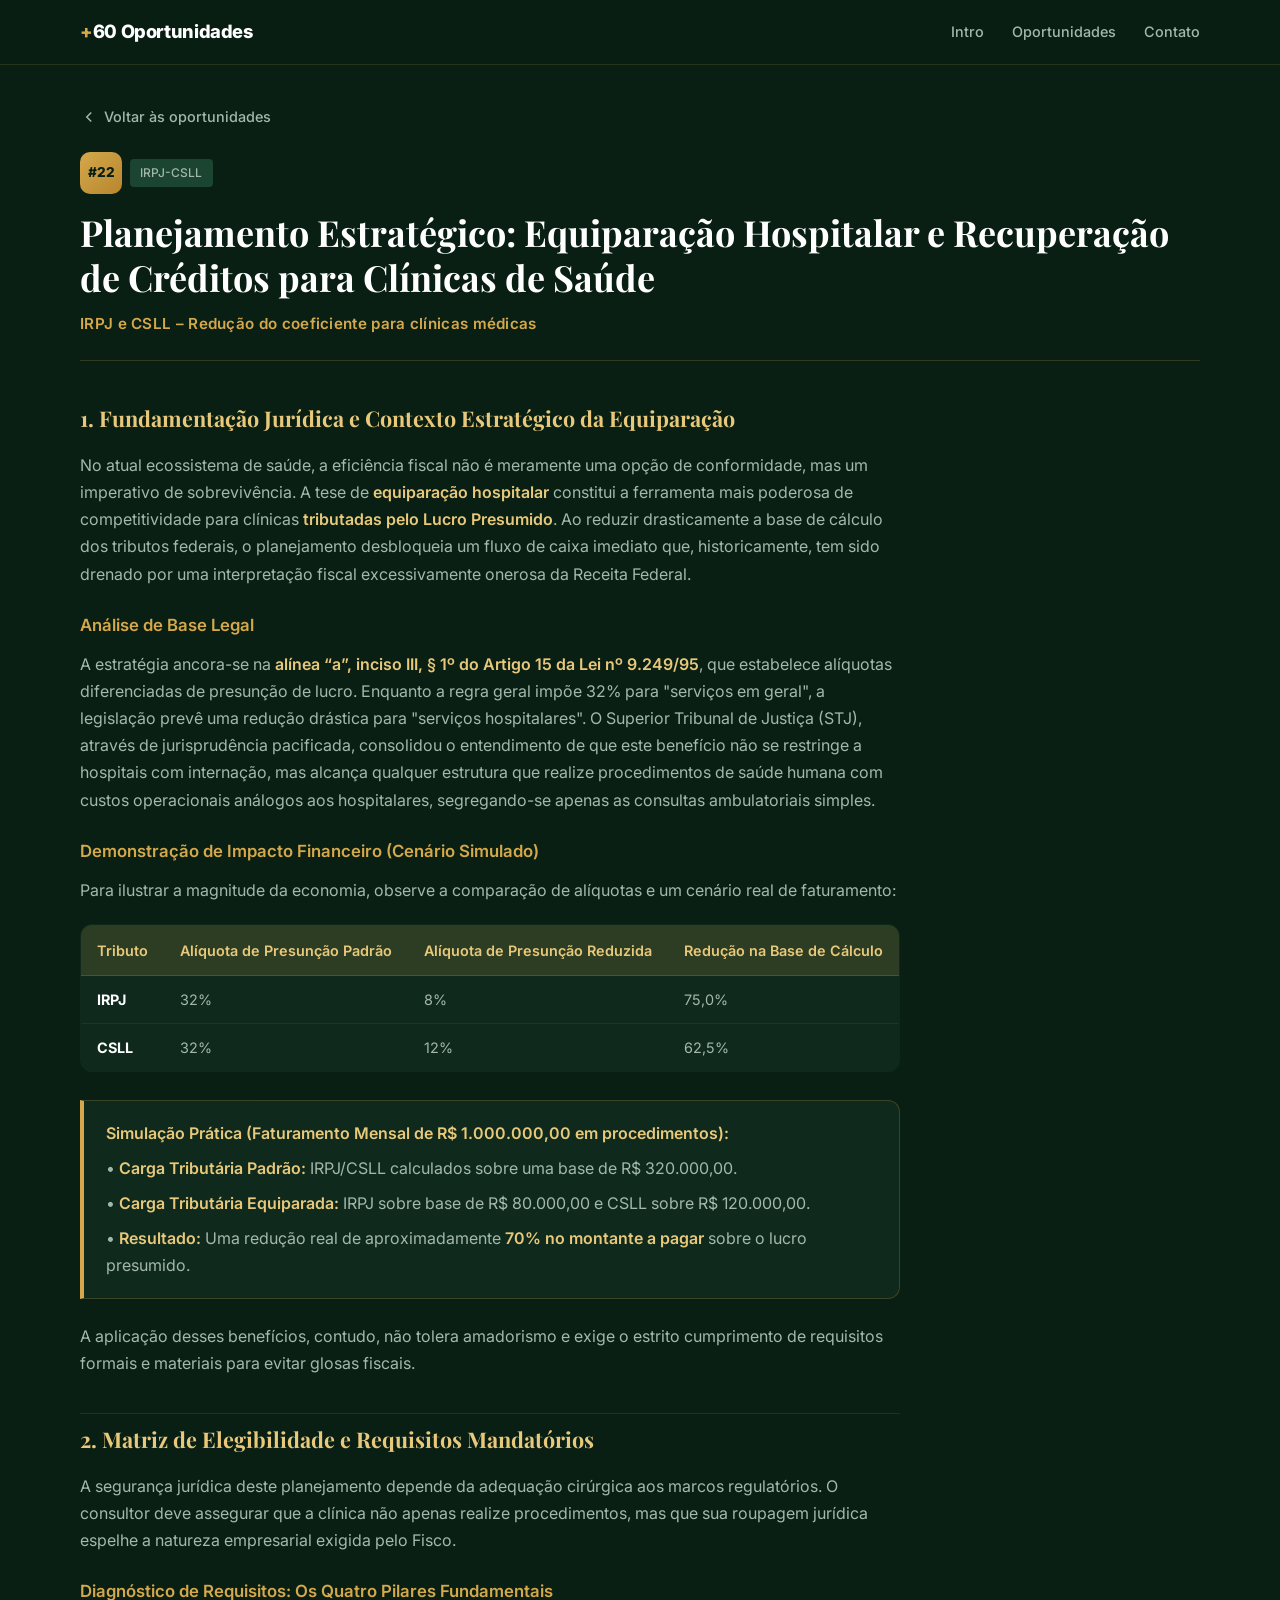
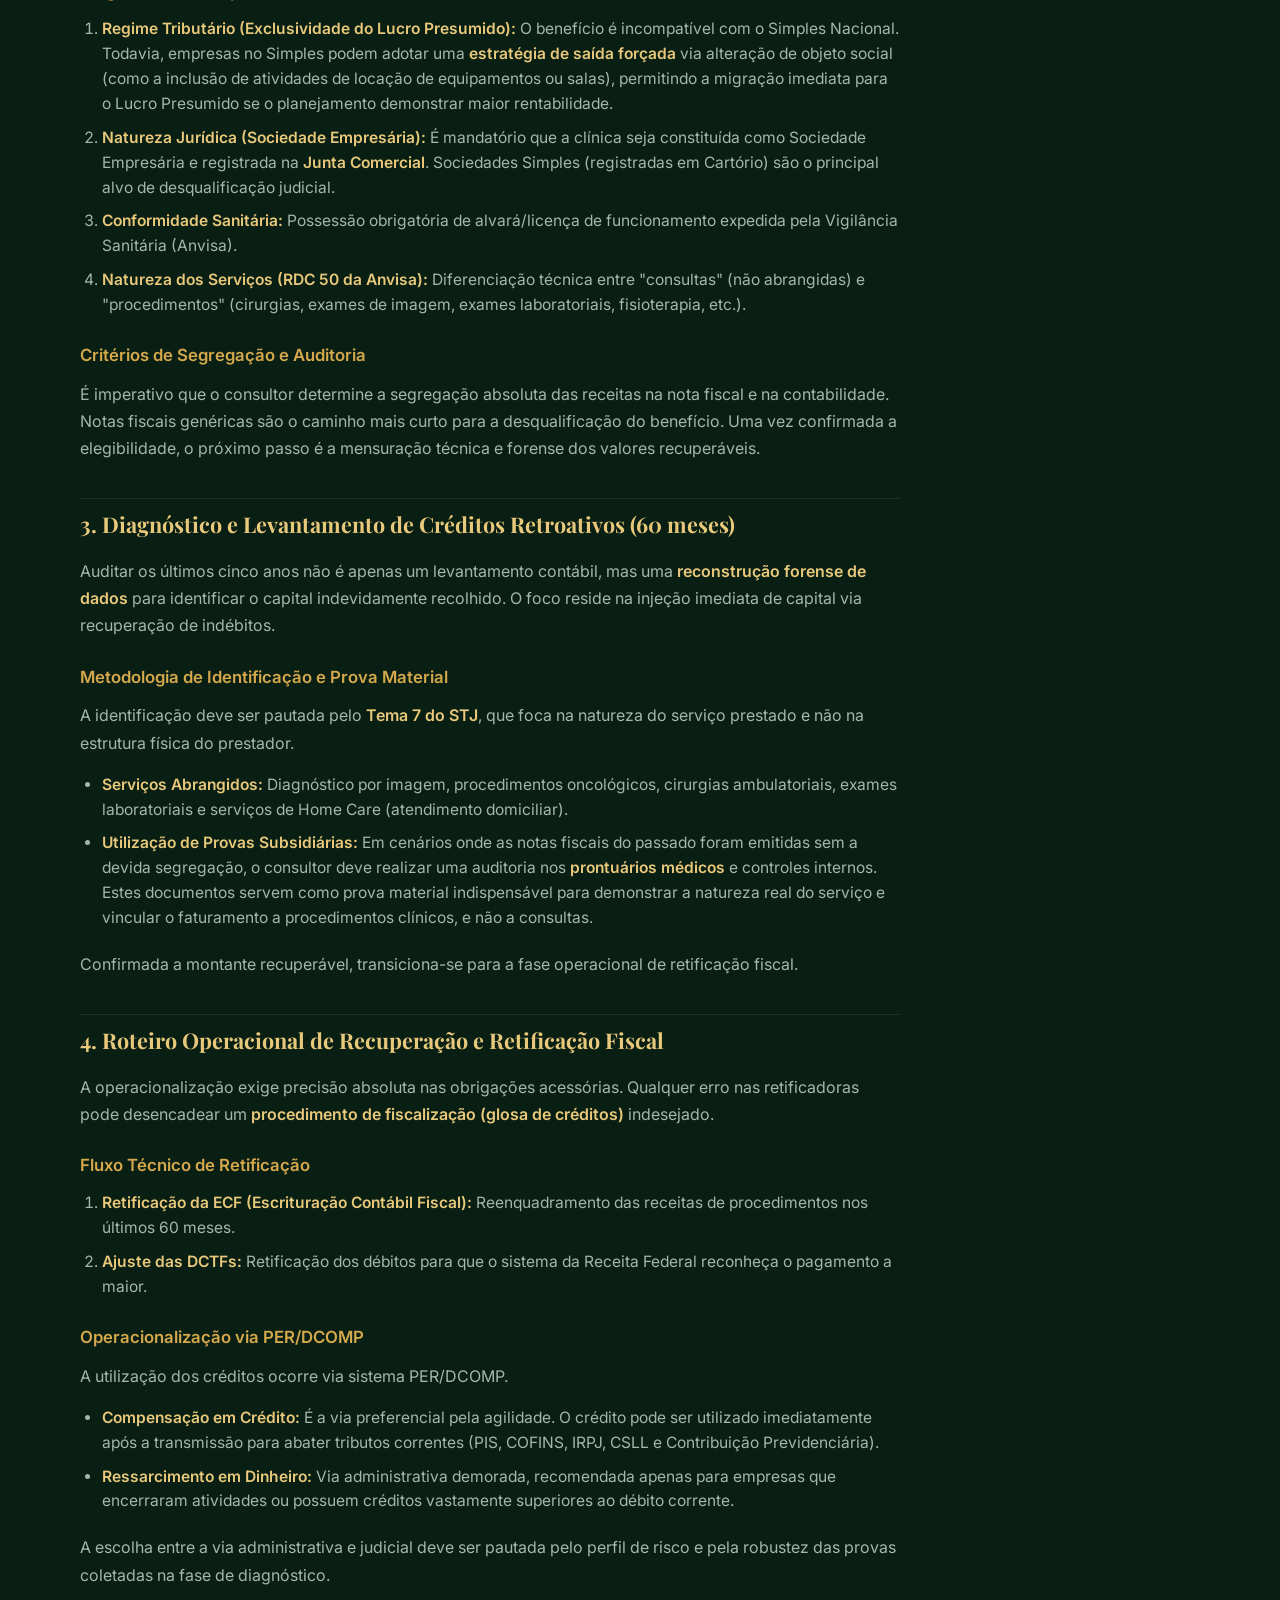
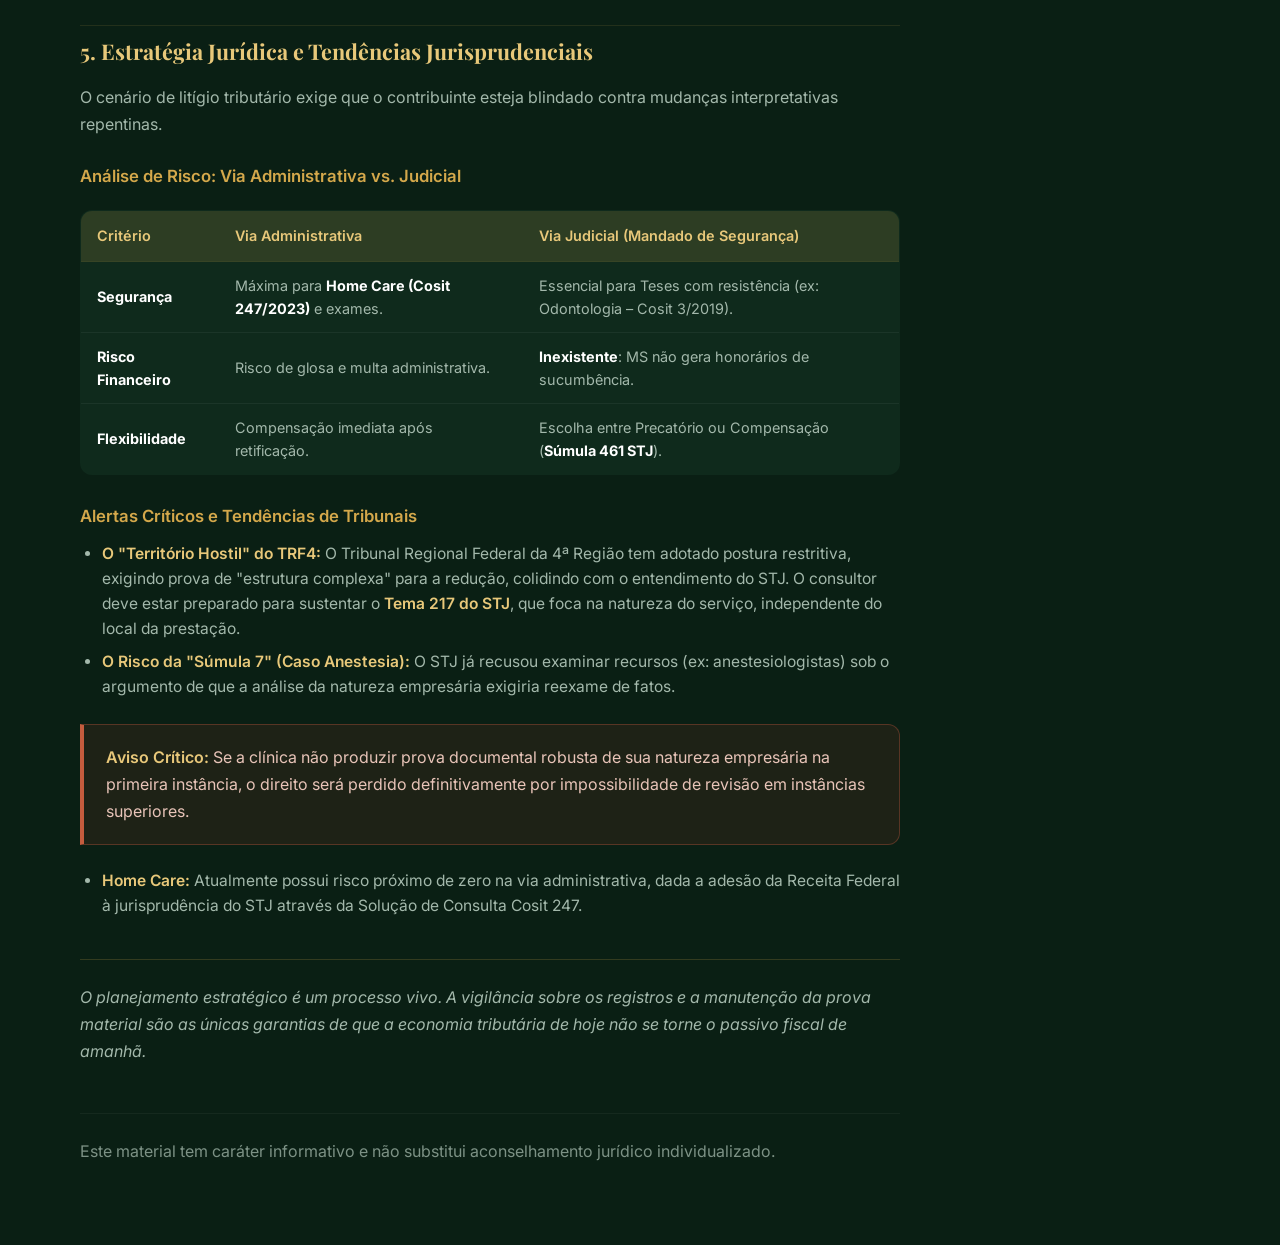
==== oportunidade-22.html @ d68c92b0 "Add files via upload" ====
<!DOCTYPE html>
<html lang="pt-BR">
<head>
  <meta charset="UTF-8" />
  <meta name="viewport" content="width=device-width, initial-scale=1.0" />
  <meta name="description" content="Planejamento Estratégico: Equiparação Hospitalar e Recuperação de Créditos para Clínicas de Saúde" />
  <meta name="robots" content="noindex, nofollow" />
  <title>#22 Equiparação Hospitalar | +60 Oportunidades</title>
  <link rel="preconnect" href="https://fonts.googleapis.com" />
  <link rel="preconnect" href="https://fonts.gstatic.com" crossorigin />
  <link href="https://fonts.googleapis.com/css2?family=Inter:wght@400;500;600;700;800&family=Playfair+Display:wght@700;800&display=swap" rel="stylesheet" />
  <link rel="stylesheet" href="styles.css" />
  <style>
    .detail-page {
      padding: 2.5rem 0 4rem;
      min-height: 100vh;
    }
    .detail-header {
      margin-bottom: 2.5rem;
      padding-bottom: 1.5rem;
      border-bottom: 1px solid rgba(212, 168, 75, 0.2);
    }
    .detail-badge {
      display: inline-flex;
      align-items: center;
      gap: 0.5rem;
      margin-bottom: 1rem;
    }
    .detail-num {
      width: 42px;
      height: 42px;
      background: linear-gradient(135deg, var(--gold), #b8862d);
      color: #0a1f14;
      font-weight: 800;
      font-size: 0.85rem;
      border-radius: 10px;
      display: flex;
      align-items: center;
      justify-content: center;
    }
    .detail-tag {
      font-size: 0.75rem;
      padding: 0.25rem 0.65rem;
      border-radius: 4px;
      background: rgba(45, 106, 79, 0.5);
      color: var(--text-muted);
      font-weight: 500;
    }
    .detail-title {
      font-family: "Playfair Display", Georgia, serif;
      font-size: clamp(1.6rem, 3.5vw, 2.25rem);
      font-weight: 700;
      color: var(--white);
      line-height: 1.25;
      margin-bottom: 0.75rem;
    }
    .detail-subtitle {
      color: var(--gold);
      font-size: 0.95rem;
      font-weight: 600;
      letter-spacing: 0.02em;
    }
    .back-link {
      display: inline-flex;
      align-items: center;
      gap: 0.4rem;
      color: var(--text-muted);
      text-decoration: none;
      font-size: 0.9rem;
      font-weight: 500;
      margin-bottom: 1.5rem;
      transition: color 0.2s ease;
    }
    .back-link:hover {
      color: var(--gold);
    }
    .article {
      max-width: 820px;
    }
    .article h2 {
      font-family: "Playfair Display", Georgia, serif;
      font-size: 1.35rem;
      color: var(--gold-light);
      margin: 2.25rem 0 1rem;
      padding-top: 0.5rem;
      border-top: 1px solid rgba(212, 168, 75, 0.12);
    }
    .article h2:first-of-type {
      border-top: none;
      margin-top: 0;
      padding-top: 0;
    }
    .article h3 {
      font-size: 1.05rem;
      color: var(--gold);
      margin: 1.5rem 0 0.75rem;
      font-weight: 600;
    }
    .article p {
      color: var(--text-muted);
      font-size: 1rem;
      line-height: 1.7;
      margin-bottom: 1rem;
    }
    .article p strong,
    .article li strong {
      color: var(--gold-light);
      font-weight: 600;
    }
    .article ul,
    .article ol {
      margin: 0 0 1.25rem 0;
      padding-left: 1.35rem;
      color: var(--text-muted);
    }
    .article li {
      margin-bottom: 0.55rem;
      line-height: 1.6;
      font-size: 0.975rem;
    }
    .article table {
      width: 100%;
      border-collapse: collapse;
      margin: 1.25rem 0 1.75rem;
      font-size: 0.9rem;
      background: var(--bg-card);
      border-radius: var(--radius);
      overflow: hidden;
      border: 1px solid rgba(212, 168, 75, 0.15);
    }
    .article th {
      background: rgba(212, 168, 75, 0.15);
      color: var(--gold-light);
      font-weight: 600;
      text-align: left;
      padding: 0.85rem 1rem;
      border-bottom: 1px solid rgba(212, 168, 75, 0.2);
    }
    .article td {
      padding: 0.75rem 1rem;
      color: var(--text-muted);
      border-bottom: 1px solid rgba(255, 255, 255, 0.05);
    }
    .article tr:last-child td {
      border-bottom: none;
    }
    .article td strong {
      color: var(--white);
    }
    .highlight-box {
      background: var(--bg-card);
      border: 1px solid rgba(212, 168, 75, 0.22);
      border-left: 4px solid var(--gold);
      border-radius: 0 var(--radius) var(--radius) 0;
      padding: 1.15rem 1.35rem;
      margin: 1.5rem 0;
    }
    .highlight-box p {
      margin-bottom: 0.5rem;
    }
    .highlight-box p:last-child {
      margin-bottom: 0;
    }
    .alert-box {
      background: rgba(180, 60, 40, 0.12);
      border: 1px solid rgba(220, 100, 70, 0.3);
      border-left: 4px solid #c45c3e;
      border-radius: 0 var(--radius) var(--radius) 0;
      padding: 1.15rem 1.35rem;
      margin: 1.5rem 0;
    }
    .alert-box p {
      margin: 0;
      color: #e8c4b8;
    }
    .closing {
      margin-top: 2.5rem;
      padding-top: 1.5rem;
      border-top: 1px solid rgba(212, 168, 75, 0.2);
      font-style: italic;
      color: var(--text-muted);
    }
    .footer-detail {
      margin-top: 3rem;
      padding-top: 1.5rem;
      border-top: 1px solid rgba(255, 255, 255, 0.06);
      font-size: 0.8rem;
      color: var(--text-muted);
      opacity: 0.75;
    }
    @media (max-width: 640px) {
      .article table {
        font-size: 0.8rem;
      }
      .article th,
      .article td {
        padding: 0.6rem 0.65rem;
      }
    }
  </style>
</head>
<body oncontextmenu="return false;" ondragstart="return false;">
  <header class="header">
    <div class="container header-inner">
      <a href="index.html" class="logo">
        <span class="logo-plus">+</span>60 Oportunidades
      </a>
      <nav class="nav">
        <a href="index.html#intro">Intro</a>
        <a href="index.html#oportunidades">Oportunidades</a>
        <a href="index.html#contato">Contato</a>
      </nav>
      <button class="menu-toggle" aria-label="Menu" id="menuToggle">
        <span></span><span></span><span></span>
      </button>
    </div>
  </header>

  <main class="detail-page">
    <div class="container">
      <a href="index.html#oportunidades" class="back-link">
        <svg width="18" height="18" viewBox="0 0 24 24" fill="none" stroke="currentColor" stroke-width="2"><path d="m15 18-6-6 6-6"/></svg>
        Voltar às oportunidades
      </a>

      <header class="detail-header">
        <div class="detail-badge">
          <span class="detail-num">#22</span>
          <span class="detail-tag">IRPJ-CSLL</span>
        </div>
        <h1 class="detail-title">Planejamento Estratégico: Equiparação Hospitalar e Recuperação de Créditos para Clínicas de Saúde</h1>
        <p class="detail-subtitle">IRPJ e CSLL – Redução do coeficiente para clínicas médicas</p>
      </header>

      <article class="article">
        <h2>1. Fundamentação Jurídica e Contexto Estratégico da Equiparação</h2>
        <p>
          No atual ecossistema de saúde, a eficiência fiscal não é meramente uma opção de conformidade, mas um imperativo de sobrevivência. A tese de <strong>equiparação hospitalar</strong> constitui a ferramenta mais poderosa de competitividade para clínicas <strong>tributadas pelo Lucro Presumido</strong>. Ao reduzir drasticamente a base de cálculo dos tributos federais, o planejamento desbloqueia um fluxo de caixa imediato que, historicamente, tem sido drenado por uma interpretação fiscal excessivamente onerosa da Receita Federal.
        </p>

        <h3>Análise de Base Legal</h3>
        <p>
          A estratégia ancora-se na <strong>alínea “a”, inciso III, § 1º do Artigo 15 da Lei nº 9.249/95</strong>, que estabelece alíquotas diferenciadas de presunção de lucro. Enquanto a regra geral impõe 32% para "serviços em geral", a legislação prevê uma redução drástica para "serviços hospitalares". O Superior Tribunal de Justiça (STJ), através de jurisprudência pacificada, consolidou o entendimento de que este benefício não se restringe a hospitais com internação, mas alcança qualquer estrutura que realize procedimentos de saúde humana com custos operacionais análogos aos hospitalares, segregando-se apenas as consultas ambulatoriais simples.
        </p>

        <h3>Demonstração de Impacto Financeiro (Cenário Simulado)</h3>
        <p>Para ilustrar a magnitude da economia, observe a comparação de alíquotas e um cenário real de faturamento:</p>

        <table>
          <thead>
            <tr>
              <th>Tributo</th>
              <th>Alíquota de Presunção Padrão</th>
              <th>Alíquota de Presunção Reduzida</th>
              <th>Redução na Base de Cálculo</th>
            </tr>
          </thead>
          <tbody>
            <tr>
              <td><strong>IRPJ</strong></td>
              <td>32%</td>
              <td>8%</td>
              <td>75,0%</td>
            </tr>
            <tr>
              <td><strong>CSLL</strong></td>
              <td>32%</td>
              <td>12%</td>
              <td>62,5%</td>
            </tr>
          </tbody>
        </table>

        <div class="highlight-box">
          <p><strong>Simulação Prática (Faturamento Mensal de R$ 1.000.000,00 em procedimentos):</strong></p>
          <p>• <strong>Carga Tributária Padrão:</strong> IRPJ/CSLL calculados sobre uma base de R$ 320.000,00.</p>
          <p>• <strong>Carga Tributária Equiparada:</strong> IRPJ sobre base de R$ 80.000,00 e CSLL sobre R$ 120.000,00.</p>
          <p>• <strong>Resultado:</strong> Uma redução real de aproximadamente <strong>70% no montante a pagar</strong> sobre o lucro presumido.</p>
        </div>

        <p>A aplicação desses benefícios, contudo, não tolera amadorismo e exige o estrito cumprimento de requisitos formais e materiais para evitar glosas fiscais.</p>

        <h2>2. Matriz de Elegibilidade e Requisitos Mandatórios</h2>
        <p>
          A segurança jurídica deste planejamento depende da adequação cirúrgica aos marcos regulatórios. O consultor deve assegurar que a clínica não apenas realize procedimentos, mas que sua roupagem jurídica espelhe a natureza empresarial exigida pelo Fisco.
        </p>

        <h3>Diagnóstico de Requisitos: Os Quatro Pilares Fundamentais</h3>
        <ol>
          <li><strong>Regime Tributário (Exclusividade do Lucro Presumido):</strong> O benefício é incompatível com o Simples Nacional. Todavia, empresas no Simples podem adotar uma <strong>estratégia de saída forçada</strong> via alteração de objeto social (como a inclusão de atividades de locação de equipamentos ou salas), permitindo a migração imediata para o Lucro Presumido se o planejamento demonstrar maior rentabilidade.</li>
          <li><strong>Natureza Jurídica (Sociedade Empresária):</strong> É mandatório que a clínica seja constituída como Sociedade Empresária e registrada na <strong>Junta Comercial</strong>. Sociedades Simples (registradas em Cartório) são o principal alvo de desqualificação judicial.</li>
          <li><strong>Conformidade Sanitária:</strong> Possessão obrigatória de alvará/licença de funcionamento expedida pela Vigilância Sanitária (Anvisa).</li>
          <li><strong>Natureza dos Serviços (RDC 50 da Anvisa):</strong> Diferenciação técnica entre "consultas" (não abrangidas) e "procedimentos" (cirurgias, exames de imagem, exames laboratoriais, fisioterapia, etc.).</li>
        </ol>

        <h3>Critérios de Segregação e Auditoria</h3>
        <p>
          É imperativo que o consultor determine a segregação absoluta das receitas na nota fiscal e na contabilidade. Notas fiscais genéricas são o caminho mais curto para a desqualificação do benefício. Uma vez confirmada a elegibilidade, o próximo passo é a mensuração técnica e forense dos valores recuperáveis.
        </p>

        <h2>3. Diagnóstico e Levantamento de Créditos Retroativos (60 meses)</h2>
        <p>
          Auditar os últimos cinco anos não é apenas um levantamento contábil, mas uma <strong>reconstrução forense de dados</strong> para identificar o capital indevidamente recolhido. O foco reside na injeção imediata de capital via recuperação de indébitos.
        </p>

        <h3>Metodologia de Identificação e Prova Material</h3>
        <p>
          A identificação deve ser pautada pelo <strong>Tema 7 do STJ</strong>, que foca na natureza do serviço prestado e não na estrutura física do prestador.
        </p>
        <ul>
          <li><strong>Serviços Abrangidos:</strong> Diagnóstico por imagem, procedimentos oncológicos, cirurgias ambulatoriais, exames laboratoriais e serviços de Home Care (atendimento domiciliar).</li>
          <li><strong>Utilização de Provas Subsidiárias:</strong> Em cenários onde as notas fiscais do passado foram emitidas sem a devida segregação, o consultor deve realizar uma auditoria nos <strong>prontuários médicos</strong> e controles internos. Estes documentos servem como prova material indispensável para demonstrar a natureza real do serviço e vincular o faturamento a procedimentos clínicos, e não a consultas.</li>
        </ul>
        <p>Confirmada a montante recuperável, transiciona-se para a fase operacional de retificação fiscal.</p>

        <h2>4. Roteiro Operacional de Recuperação e Retificação Fiscal</h2>
        <p>
          A operacionalização exige precisão absoluta nas obrigações acessórias. Qualquer erro nas retificadoras pode desencadear um <strong>procedimento de fiscalização (glosa de créditos)</strong> indesejado.
        </p>

        <h3>Fluxo Técnico de Retificação</h3>
        <ol>
          <li><strong>Retificação da ECF (Escrituração Contábil Fiscal):</strong> Reenquadramento das receitas de procedimentos nos últimos 60 meses.</li>
          <li><strong>Ajuste das DCTFs:</strong> Retificação dos débitos para que o sistema da Receita Federal reconheça o pagamento a maior.</li>
        </ol>

        <h3>Operacionalização via PER/DCOMP</h3>
        <p>A utilização dos créditos ocorre via sistema PER/DCOMP.</p>
        <ul>
          <li><strong>Compensação em Crédito:</strong> É a via preferencial pela agilidade. O crédito pode ser utilizado imediatamente após a transmissão para abater tributos correntes (PIS, COFINS, IRPJ, CSLL e Contribuição Previdenciária).</li>
          <li><strong>Ressarcimento em Dinheiro:</strong> Via administrativa demorada, recomendada apenas para empresas que encerraram atividades ou possuem créditos vastamente superiores ao débito corrente.</li>
        </ul>
        <p>A escolha entre a via administrativa e judicial deve ser pautada pelo perfil de risco e pela robustez das provas coletadas na fase de diagnóstico.</p>

        <h2>5. Estratégia Jurídica e Tendências Jurisprudenciais</h2>
        <p>
          O cenário de litígio tributário exige que o contribuinte esteja blindado contra mudanças interpretativas repentinas.
        </p>

        <h3>Análise de Risco: Via Administrativa vs. Judicial</h3>
        <table>
          <thead>
            <tr>
              <th>Critério</th>
              <th>Via Administrativa</th>
              <th>Via Judicial (Mandado de Segurança)</th>
            </tr>
          </thead>
          <tbody>
            <tr>
              <td><strong>Segurança</strong></td>
              <td>Máxima para <strong>Home Care (Cosit 247/2023)</strong> e exames.</td>
              <td>Essencial para Teses com resistência (ex: Odontologia – Cosit 3/2019).</td>
            </tr>
            <tr>
              <td><strong>Risco Financeiro</strong></td>
              <td>Risco de glosa e multa administrativa.</td>
              <td><strong>Inexistente</strong>: MS não gera honorários de sucumbência.</td>
            </tr>
            <tr>
              <td><strong>Flexibilidade</strong></td>
              <td>Compensação imediata após retificação.</td>
              <td>Escolha entre Precatório ou Compensação (<strong>Súmula 461 STJ</strong>).</td>
            </tr>
          </tbody>
        </table>

        <h3>Alertas Críticos e Tendências de Tribunais</h3>
        <ul>
          <li><strong>O "Território Hostil" do TRF4:</strong> O Tribunal Regional Federal da 4ª Região tem adotado postura restritiva, exigindo prova de "estrutura complexa" para a redução, colidindo com o entendimento do STJ. O consultor deve estar preparado para sustentar o <strong>Tema 217 do STJ</strong>, que foca na natureza do serviço, independente do local da prestação.</li>
          <li><strong>O Risco da "Súmula 7" (Caso Anestesia):</strong> O STJ já recusou examinar recursos (ex: anestesiologistas) sob o argumento de que a análise da natureza empresária exigiria reexame de fatos.</li>
        </ul>

        <div class="alert-box">
          <p><strong>Aviso Crítico:</strong> Se a clínica não produzir prova documental robusta de sua natureza empresária na primeira instância, o direito será perdido definitivamente por impossibilidade de revisão em instâncias superiores.</p>
        </div>

        <ul>
          <li><strong>Home Care:</strong> Atualmente possui risco próximo de zero na via administrativa, dada a adesão da Receita Federal à jurisprudência do STJ através da Solução de Consulta Cosit 247.</li>
        </ul>

        <p class="closing">
          O planejamento estratégico é um processo vivo. A vigilância sobre os registros e a manutenção da prova material são as únicas garantias de que a economia tributária de hoje não se torne o passivo fiscal de amanhã.
        </p>

        <p class="footer-detail">
          Este material tem caráter informativo e não substitui aconselhamento jurídico individualizado.
        </p>
      </article>
    </div>
  </main>

  <script>
    (function () {
      document.addEventListener("contextmenu", function (e) { e.preventDefault(); }, false);
      document.addEventListener("keydown", function (e) {
        if (e.key === "F12") { e.preventDefault(); return false; }
        if (e.ctrlKey && e.shiftKey && (e.key === "I" || e.key === "J" || e.key === "C")) { e.preventDefault(); return false; }
        if (e.ctrlKey && (e.key === "u" || e.key === "U" || e.key === "s" || e.key === "S")) { e.preventDefault(); return false; }
      }, false);
      var menuToggle = document.getElementById("menuToggle");
      var nav = document.querySelector(".nav");
      if (menuToggle && nav) {
        menuToggle.addEventListener("click", function () { nav.classList.toggle("open"); });
      }
    })();
  </script>
</body>
</html>
---- styles.css ----
:root {
  --bg-dark: #0a1f14;
  --bg-card: #0f2a1c;
  --bg-card-hover: #143524;
  --green: #1a4d2e;
  --green-light: #2d6a4f;
  --gold: #d4a84b;
  --gold-light: #e8c87a;
  --text: #e8f0eb;
  --text-muted: #a3b8ab;
  --white: #ffffff;
  --radius: 12px;
  --shadow: 0 8px 32px rgba(0, 0, 0, 0.35);
  --transition: 0.25s ease;
}

*,
*::before,
*::after {
  box-sizing: border-box;
  margin: 0;
  padding: 0;
}

html {
  scroll-behavior: smooth;
}

body {
  font-family: "Inter", system-ui, sans-serif;
  background: var(--bg-dark);
  color: var(--text);
  line-height: 1.6;
  min-height: 100vh;
}

/* Conteúdo visível permanece selecionável e copiável */
.intro-text,
.card-title,
.card-body,
.card-section,
.section-subtitle,
.cta p,
.cta h2,
.footer-note {
  -webkit-user-select: text;
  user-select: text;
}

/* Elementos de interface: sem seleção (não afeta o texto dos cards) */
.header,
.logo,
.nav,
.menu-toggle,
.hero-author,
.btn,
.chip,
.search-box,
.card-num,
.card-tags,
.card-chevron,
.stat-label {
  -webkit-user-select: none;
  user-select: none;
}

.container {
  width: min(1120px, 92%);
  margin-inline: auto;
}

.header {
  position: sticky;
  top: 0;
  z-index: 100;
  background: rgba(10, 31, 20, 0.92);
  backdrop-filter: blur(12px);
  border-bottom: 1px solid rgba(212, 168, 75, 0.15);
}

.header-inner {
  display: flex;
  align-items: center;
  justify-content: space-between;
  height: 64px;
}

.logo {
  font-weight: 800;
  font-size: 1.15rem;
  color: var(--white);
  text-decoration: none;
  letter-spacing: -0.02em;
}

.logo-plus {
  color: var(--gold);
}

.nav {
  display: flex;
  gap: 1.75rem;
}

.nav a {
  color: var(--text-muted);
  text-decoration: none;
  font-size: 0.9rem;
  font-weight: 500;
  transition: color var(--transition);
}

.nav a:hover {
  color: var(--gold);
}

.menu-toggle {
  display: none;
  flex-direction: column;
  gap: 5px;
  background: none;
  border: none;
  cursor: pointer;
  padding: 4px;
}

.menu-toggle span {
  display: block;
  width: 22px;
  height: 2px;
  background: var(--text);
  border-radius: 1px;
}

.hero {
  position: relative;
  min-height: 78vh;
  display: flex;
  align-items: center;
  justify-content: center;
  text-align: center;
  overflow: hidden;
  padding: 4rem 0;
}

.hero-bg {
  position: absolute;
  inset: 0;
  background:
    radial-gradient(ellipse 80% 60% at 50% 20%, rgba(45, 106, 79, 0.45), transparent),
    linear-gradient(180deg, #0d2818 0%, var(--bg-dark) 100%);
  z-index: 0;
}

.hero-bg::after {
  content: "";
  position: absolute;
  inset: 0;
  background: repeating-linear-gradient(
    90deg,
    transparent,
    transparent 40px,
    rgba(212, 168, 75, 0.03) 40px,
    rgba(212, 168, 75, 0.03) 41px
  );
  opacity: 0.6;
}

.hero-content {
  position: relative;
  z-index: 1;
}

.hero-author {
  font-size: 0.8rem;
  letter-spacing: 0.25em;
  color: var(--gold);
  font-weight: 600;
  margin-bottom: 1.5rem;
}

.hero-title {
  font-family: "Playfair Display", Georgia, serif;
  font-size: clamp(3.5rem, 12vw, 7rem);
  font-weight: 800;
  line-height: 0.95;
  color: var(--gold-light);
  margin-bottom: 0.25rem;
}

.hero-plus {
  color: var(--gold);
}

.hero-subtitle {
  display: block;
  font-size: clamp(1.8rem, 5vw, 3.2rem);
  color: var(--white);
  letter-spacing: 0.04em;
  margin-top: 0.35rem;
}

.hero-desc {
  font-size: clamp(0.95rem, 2vw, 1.15rem);
  color: var(--text-muted);
  letter-spacing: 0.12em;
  text-transform: uppercase;
  margin: 1.25rem 0 2rem;
  font-weight: 500;
}

.btn {
  display: inline-flex;
  align-items: center;
  justify-content: center;
  padding: 0.85rem 1.75rem;
  border-radius: 8px;
  font-weight: 600;
  font-size: 0.95rem;
  text-decoration: none;
  transition: all var(--transition);
  border: 2px solid transparent;
  cursor: pointer;
}

.btn-primary {
  background: var(--gold);
  color: #0a1f14;
}

.btn-primary:hover {
  background: var(--gold-light);
  transform: translateY(-2px);
  box-shadow: 0 8px 24px rgba(212, 168, 75, 0.35);
}

.section {
  padding: 4.5rem 0;
}

.section-title {
  font-family: "Playfair Display", Georgia, serif;
  font-size: clamp(2rem, 4vw, 2.75rem);
  font-weight: 700;
  color: var(--white);
  margin-bottom: 0.75rem;
}

.section-subtitle {
  color: var(--text-muted);
  margin-bottom: 2rem;
  max-width: 560px;
}

.intro {
  background: linear-gradient(180deg, var(--bg-dark), #0c2218);
}

.intro-grid {
  display: grid;
  grid-template-columns: 1.4fr 1fr;
  gap: 3rem;
  align-items: start;
}

.intro-text p {
  margin-bottom: 1.15rem;
  color: var(--text-muted);
  font-size: 1.05rem;
}

.intro-text strong {
  color: var(--gold-light);
}

.intro-stats {
  display: flex;
  flex-direction: column;
  gap: 1rem;
}

.stat-card {
  background: var(--bg-card);
  border: 1px solid rgba(212, 168, 75, 0.18);
  border-radius: var(--radius);
  padding: 1.35rem 1.5rem;
  display: flex;
  flex-direction: column;
  gap: 0.25rem;
}

.stat-number {
  font-size: 1.75rem;
  font-weight: 800;
  color: var(--gold);
}

.stat-label {
  font-size: 0.875rem;
  color: var(--text-muted);
}

.controls {
  margin-bottom: 2rem;
}

.search-box {
  display: flex;
  align-items: center;
  gap: 0.75rem;
  background: var(--bg-card);
  border: 1px solid rgba(212, 168, 75, 0.2);
  border-radius: 10px;
  padding: 0.75rem 1.1rem;
  margin-bottom: 1.15rem;
  transition: border-color var(--transition);
}

.search-box:focus-within {
  border-color: var(--gold);
}

.search-box svg {
  color: var(--text-muted);
  flex-shrink: 0;
}

.search-box input {
  flex: 1;
  background: none;
  border: none;
  outline: none;
  color: var(--text);
  font-size: 1rem;
  font-family: inherit;
  -webkit-user-select: text;
  user-select: text;
}

.search-box input::placeholder {
  color: var(--text-muted);
}

.filter-chips {
  display: flex;
  flex-wrap: wrap;
  gap: 0.5rem;
}

.chip {
  background: var(--bg-card);
  border: 1px solid rgba(212, 168, 75, 0.2);
  color: var(--text-muted);
  padding: 0.4rem 0.9rem;
  border-radius: 999px;
  font-size: 0.8rem;
  font-weight: 500;
  cursor: pointer;
  transition: all var(--transition);
  font-family: inherit;
}

.chip:hover {
  border-color: var(--gold);
  color: var(--gold);
}

.chip.active {
  background: rgba(212, 168, 75, 0.18);
  border-color: var(--gold);
  color: var(--gold-light);
}

.cards-grid {
  display: grid;
  grid-template-columns: repeat(auto-fill, minmax(320px, 1fr));
  gap: 1.15rem;
}

.card {
  background: var(--bg-card);
  border: 1px solid rgba(212, 168, 75, 0.12);
  border-radius: var(--radius);
  overflow: hidden;
  transition: all var(--transition);
  cursor: pointer;
}

.card:hover {
  border-color: rgba(212, 168, 75, 0.35);
  background: var(--bg-card-hover);
  transform: translateY(-3px);
  box-shadow: var(--shadow);
}

.card.open {
  border-color: var(--gold);
  box-shadow: 0 0 0 1px var(--gold);
}

.card-header {
  padding: 1.25rem 1.35rem;
  display: flex;
  gap: 1rem;
  align-items: flex-start;
}

.card-num {
  flex-shrink: 0;
  width: 42px;
  height: 42px;
  background: linear-gradient(135deg, var(--gold), #b8862d);
  color: #0a1f14;
  font-weight: 800;
  font-size: 0.85rem;
  border-radius: 10px;
  display: flex;
  align-items: center;
  justify-content: center;
}

.card-title-wrap {
  flex: 1;
  min-width: 0;
}

.card-title {
  font-size: 1rem;
  font-weight: 600;
  color: var(--white);
  line-height: 1.35;
  margin-bottom: 0.35rem;
}

.card-tags {
  display: flex;
  flex-wrap: wrap;
  gap: 0.35rem;
}

.tag {
  font-size: 0.7rem;
  padding: 0.15rem 0.5rem;
  border-radius: 4px;
  background: rgba(45, 106, 79, 0.5);
  color: var(--text-muted);
  font-weight: 500;
}

.card-chevron {
  flex-shrink: 0;
  color: var(--text-muted);
  transition: transform var(--transition);
  margin-top: 0.35rem;
}

.card.open .card-chevron {
  transform: rotate(180deg);
  color: var(--gold);
}

.card-body {
  max-height: 0;
  overflow: hidden;
  transition: max-height 0.4s ease;
}

.card.open .card-body {
  max-height: 1200px;
}

.card-body-inner {
  padding: 0 1.35rem 1.4rem;
  border-top: 1px solid rgba(212, 168, 75, 0.1);
  padding-top: 1.1rem;
}

.card-section {
  margin-bottom: 1.1rem;
}

.card-section:last-child {
  margin-bottom: 0;
}

.card-section h4 {
  font-size: 0.75rem;
  text-transform: uppercase;
  letter-spacing: 0.08em;
  color: var(--gold);
  margin-bottom: 0.45rem;
  font-weight: 600;
}

.card-section ul {
  list-style: none;
  padding: 0;
}

.card-section li {
  position: relative;
  padding-left: 1.1rem;
  margin-bottom: 0.4rem;
  font-size: 0.9rem;
  color: var(--text-muted);
  line-height: 1.5;
}

.card-section li::before {
  content: "";
  position: absolute;
  left: 0;
  top: 0.55em;
  width: 5px;
  height: 5px;
  border-radius: 50%;
  background: var(--gold);
}

.card-section p {
  font-size: 0.9rem;
  color: var(--text-muted);
  line-height: 1.55;
}

.no-results {
  text-align: center;
  color: var(--text-muted);
  padding: 3rem 0;
  font-size: 1.05rem;
}

.cta {
  background: linear-gradient(135deg, #143524 0%, #0f2a1c 100%);
  border-top: 1px solid rgba(212, 168, 75, 0.15);
  border-bottom: 1px solid rgba(212, 168, 75, 0.15);
}

.cta-inner {
  text-align: center;
  max-width: 560px;
}

.cta h2 {
  font-family: "Playfair Display", Georgia, serif;
  font-size: clamp(1.5rem, 3vw, 2rem);
  color: var(--white);
  margin-bottom: 0.75rem;
}

.cta p {
  color: var(--text-muted);
}

.footer {
  padding: 3rem 0 2rem;
  background: #071510;
}

.footer-inner {
  display: flex;
  flex-wrap: wrap;
  gap: 1.5rem 2.5rem;
  align-items: flex-start;
  justify-content: space-between;
}

.footer-brand {
  font-weight: 800;
  font-size: 1.1rem;
  color: var(--white);
}

.footer-brand p {
  font-weight: 400;
  font-size: 0.85rem;
  color: var(--text-muted);
  margin-top: 0.25rem;
}

.footer-note {
  width: 100%;
  font-size: 0.75rem;
  color: var(--text-muted);
  opacity: 0.7;
  margin-top: 0.5rem;
  border-top: 1px solid rgba(255, 255, 255, 0.06);
  padding-top: 1.25rem;
}

@media (max-width: 768px) {
  .nav {
    display: none;
    position: absolute;
    top: 64px;
    left: 0;
    right: 0;
    background: rgba(10, 31, 20, 0.98);
    flex-direction: column;
    padding: 1rem 1.5rem 1.5rem;
    gap: 0.75rem;
    border-bottom: 1px solid rgba(212, 168, 75, 0.15);
  }

  .nav.open {
    display: flex;
  }

  .menu-toggle {
    display: flex;
  }

  .intro-grid {
    grid-template-columns: 1fr;
    gap: 2rem;
  }

  .cards-grid {
    grid-template-columns: 1fr;
  }

  .hero {
    min-height: 70vh;
    padding: 3rem 0;
  }
}

@media (max-width: 480px) {
  .card-header {
    padding: 1.1rem;
  }

  .card-body-inner {
    padding: 0 1.1rem 1.2rem;
    padding-top: 1rem;
  }
}


/* CTA detalhe (ex.: oportunidade #22) */
.card-detail-cta {
  margin-top: 0.35rem;
  padding-top: 0.85rem;
  border-top: 1px solid rgba(212, 168, 75, 0.15);
}

.btn-detail {
  display: inline-flex;
  align-items: center;
  gap: 0.4rem;
  background: linear-gradient(135deg, var(--gold), #b8862d);
  color: #0a1f14;
  font-weight: 700;
  font-size: 0.875rem;
  padding: 0.65rem 1.15rem;
  border-radius: 8px;
  text-decoration: none;
  transition: all 0.25s ease;
  border: none;
  cursor: pointer;
  font-family: inherit;
}

.btn-detail:hover {
  background: var(--gold-light);
  transform: translateY(-1px);
  box-shadow: 0 6px 18px rgba(212, 168, 75, 0.35);
}
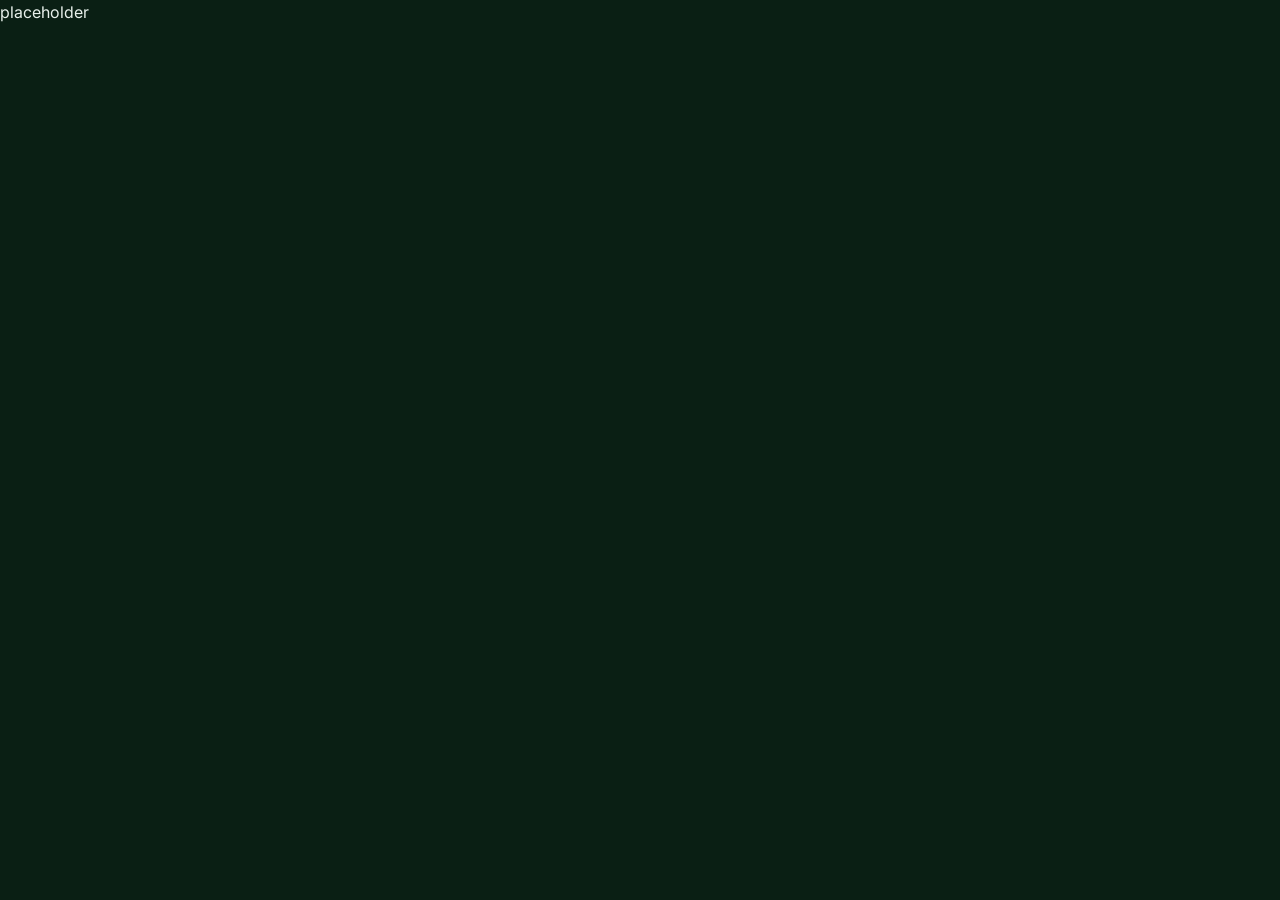
==== commit d42844fc: "Atualiza oportunidade #22: texto de equiparação hospitalar (Cosit 3.046/2026, simulação R$ 200 mil)" ====
--- a/oportunidade-22.html
+++ b/oportunidade-22.html
@@ -3,407 +3,15 @@
 <head>
   <meta charset="UTF-8" />
   <meta name="viewport" content="width=device-width, initial-scale=1.0" />
-  <meta name="description" content="Planejamento Estratégico: Equiparação Hospitalar e Recuperação de Créditos para Clínicas de Saúde" />
+  <meta name="description" content="Planejamento Estratégico: Equiparação Hospitalar e Redução de IRPJ/CSLL para Clínicas e Serviços de Saúde" />
   <meta name="robots" content="noindex, nofollow" />
   <title>#22 Equiparação Hospitalar | +60 Oportunidades</title>
   <link rel="preconnect" href="https://fonts.googleapis.com" />
   <link rel="preconnect" href="https://fonts.gstatic.com" crossorigin />
   <link href="https://fonts.googleapis.com/css2?family=Inter:wght@400;500;600;700;800&family=Playfair+Display:wght@700;800&display=swap" rel="stylesheet" />
   <link rel="stylesheet" href="styles.css" />
-  <style>
-    .detail-page {
-      padding: 2.5rem 0 4rem;
-      min-height: 100vh;
-    }
-    .detail-header {
-      margin-bottom: 2.5rem;
-      padding-bottom: 1.5rem;
-      border-bottom: 1px solid rgba(212, 168, 75, 0.2);
-    }
-    .detail-badge {
-      display: inline-flex;
-      align-items: center;
-      gap: 0.5rem;
-      margin-bottom: 1rem;
-    }
-    .detail-num {
-      width: 42px;
-      height: 42px;
-      background: linear-gradient(135deg, var(--gold), #b8862d);
-      color: #0a1f14;
-      font-weight: 800;
-      font-size: 0.85rem;
-      border-radius: 10px;
-      display: flex;
-      align-items: center;
-      justify-content: center;
-    }
-    .detail-tag {
-      font-size: 0.75rem;
-      padding: 0.25rem 0.65rem;
-      border-radius: 4px;
-      background: rgba(45, 106, 79, 0.5);
-      color: var(--text-muted);
-      font-weight: 500;
-    }
-    .detail-title {
-      font-family: "Playfair Display", Georgia, serif;
-      font-size: clamp(1.6rem, 3.5vw, 2.25rem);
-      font-weight: 700;
-      color: var(--white);
-      line-height: 1.25;
-      margin-bottom: 0.75rem;
-    }
-    .detail-subtitle {
-      color: var(--gold);
-      font-size: 0.95rem;
-      font-weight: 600;
-      letter-spacing: 0.02em;
-    }
-    .back-link {
-      display: inline-flex;
-      align-items: center;
-      gap: 0.4rem;
-      color: var(--text-muted);
-      text-decoration: none;
-      font-size: 0.9rem;
-      font-weight: 500;
-      margin-bottom: 1.5rem;
-      transition: color 0.2s ease;
-    }
-    .back-link:hover {
-      color: var(--gold);
-    }
-    .article {
-      max-width: 820px;
-    }
-    .article h2 {
-      font-family: "Playfair Display", Georgia, serif;
-      font-size: 1.35rem;
-      color: var(--gold-light);
-      margin: 2.25rem 0 1rem;
-      padding-top: 0.5rem;
-      border-top: 1px solid rgba(212, 168, 75, 0.12);
-    }
-    .article h2:first-of-type {
-      border-top: none;
-      margin-top: 0;
-      padding-top: 0;
-    }
-    .article h3 {
-      font-size: 1.05rem;
-      color: var(--gold);
-      margin: 1.5rem 0 0.75rem;
-      font-weight: 600;
-    }
-    .article p {
-      color: var(--text-muted);
-      font-size: 1rem;
-      line-height: 1.7;
-      margin-bottom: 1rem;
-    }
-    .article p strong,
-    .article li strong {
-      color: var(--gold-light);
-      font-weight: 600;
-    }
-    .article ul,
-    .article ol {
-      margin: 0 0 1.25rem 0;
-      padding-left: 1.35rem;
-      color: var(--text-muted);
-    }
-    .article li {
-      margin-bottom: 0.55rem;
-      line-height: 1.6;
-      font-size: 0.975rem;
-    }
-    .article table {
-      width: 100%;
-      border-collapse: collapse;
-      margin: 1.25rem 0 1.75rem;
-      font-size: 0.9rem;
-      background: var(--bg-card);
-      border-radius: var(--radius);
-      overflow: hidden;
-      border: 1px solid rgba(212, 168, 75, 0.15);
-    }
-    .article th {
-      background: rgba(212, 168, 75, 0.15);
-      color: var(--gold-light);
-      font-weight: 600;
-      text-align: left;
-      padding: 0.85rem 1rem;
-      border-bottom: 1px solid rgba(212, 168, 75, 0.2);
-    }
-    .article td {
-      padding: 0.75rem 1rem;
-      color: var(--text-muted);
-      border-bottom: 1px solid rgba(255, 255, 255, 0.05);
-    }
-    .article tr:last-child td {
-      border-bottom: none;
-    }
-    .article td strong {
-      color: var(--white);
-    }
-    .highlight-box {
-      background: var(--bg-card);
-      border: 1px solid rgba(212, 168, 75, 0.22);
-      border-left: 4px solid var(--gold);
-      border-radius: 0 var(--radius) var(--radius) 0;
-      padding: 1.15rem 1.35rem;
-      margin: 1.5rem 0;
-    }
-    .highlight-box p {
-      margin-bottom: 0.5rem;
-    }
-    .highlight-box p:last-child {
-      margin-bottom: 0;
-    }
-    .alert-box {
-      background: rgba(180, 60, 40, 0.12);
-      border: 1px solid rgba(220, 100, 70, 0.3);
-      border-left: 4px solid #c45c3e;
-      border-radius: 0 var(--radius) var(--radius) 0;
-      padding: 1.15rem 1.35rem;
-      margin: 1.5rem 0;
-    }
-    .alert-box p {
-      margin: 0;
-      color: #e8c4b8;
-    }
-    .closing {
-      margin-top: 2.5rem;
-      padding-top: 1.5rem;
-      border-top: 1px solid rgba(212, 168, 75, 0.2);
-      font-style: italic;
-      color: var(--text-muted);
-    }
-    .footer-detail {
-      margin-top: 3rem;
-      padding-top: 1.5rem;
-      border-top: 1px solid rgba(255, 255, 255, 0.06);
-      font-size: 0.8rem;
-      color: var(--text-muted);
-      opacity: 0.75;
-    }
-    @media (max-width: 640px) {
-      .article table {
-        font-size: 0.8rem;
-      }
-      .article th,
-      .article td {
-        padding: 0.6rem 0.65rem;
-      }
-    }
-  </style>
 </head>
 <body oncontextmenu="return false;" ondragstart="return false;">
-  <header class="header">
-    <div class="container header-inner">
-      <a href="index.html" class="logo">
-        <span class="logo-plus">+</span>60 Oportunidades
-      </a>
-      <nav class="nav">
-        <a href="index.html#intro">Intro</a>
-        <a href="index.html#oportunidades">Oportunidades</a>
-        <a href="index.html#contato">Contato</a>
-      </nav>
-      <button class="menu-toggle" aria-label="Menu" id="menuToggle">
-        <span></span><span></span><span></span>
-      </button>
-    </div>
-  </header>
-
-  <main class="detail-page">
-    <div class="container">
-      <a href="index.html#oportunidades" class="back-link">
-        <svg width="18" height="18" viewBox="0 0 24 24" fill="none" stroke="currentColor" stroke-width="2"><path d="m15 18-6-6 6-6"/></svg>
-        Voltar às oportunidades
-      </a>
-
-      <header class="detail-header">
-        <div class="detail-badge">
-          <span class="detail-num">#22</span>
-          <span class="detail-tag">IRPJ-CSLL</span>
-        </div>
-        <h1 class="detail-title">Planejamento Estratégico: Equiparação Hospitalar e Recuperação de Créditos para Clínicas de Saúde</h1>
-        <p class="detail-subtitle">IRPJ e CSLL – Redução do coeficiente para clínicas médicas</p>
-      </header>
-
-      <article class="article">
-        <h2>1. Fundamentação Jurídica e Contexto Estratégico da Equiparação</h2>
-        <p>
-          No atual ecossistema de saúde, a eficiência fiscal não é meramente uma opção de conformidade, mas um imperativo de sobrevivência. A tese de <strong>equiparação hospitalar</strong> constitui a ferramenta mais poderosa de competitividade para clínicas <strong>tributadas pelo Lucro Presumido</strong>. Ao reduzir drasticamente a base de cálculo dos tributos federais, o planejamento desbloqueia um fluxo de caixa imediato que, historicamente, tem sido drenado por uma interpretação fiscal excessivamente onerosa da Receita Federal.
-        </p>
-
-        <h3>Análise de Base Legal</h3>
-        <p>
-          A estratégia ancora-se na <strong>alínea “a”, inciso III, § 1º do Artigo 15 da Lei nº 9.249/95</strong>, que estabelece alíquotas diferenciadas de presunção de lucro. Enquanto a regra geral impõe 32% para "serviços em geral", a legislação prevê uma redução drástica para "serviços hospitalares". O Superior Tribunal de Justiça (STJ), através de jurisprudência pacificada, consolidou o entendimento de que este benefício não se restringe a hospitais com internação, mas alcança qualquer estrutura que realize procedimentos de saúde humana com custos operacionais análogos aos hospitalares, segregando-se apenas as consultas ambulatoriais simples.
-        </p>
-
-        <h3>Demonstração de Impacto Financeiro (Cenário Simulado)</h3>
-        <p>Para ilustrar a magnitude da economia, observe a comparação de alíquotas e um cenário real de faturamento:</p>
-
-        <table>
-          <thead>
-            <tr>
-              <th>Tributo</th>
-              <th>Alíquota de Presunção Padrão</th>
-              <th>Alíquota de Presunção Reduzida</th>
-              <th>Redução na Base de Cálculo</th>
-            </tr>
-          </thead>
-          <tbody>
-            <tr>
-              <td><strong>IRPJ</strong></td>
-              <td>32%</td>
-              <td>8%</td>
-              <td>75,0%</td>
-            </tr>
-            <tr>
-              <td><strong>CSLL</strong></td>
-              <td>32%</td>
-              <td>12%</td>
-              <td>62,5%</td>
-            </tr>
-          </tbody>
-        </table>
-
-        <div class="highlight-box">
-          <p><strong>Simulação Prática (Faturamento Mensal de R$ 1.000.000,00 em procedimentos):</strong></p>
-          <p>• <strong>Carga Tributária Padrão:</strong> IRPJ/CSLL calculados sobre uma base de R$ 320.000,00.</p>
-          <p>• <strong>Carga Tributária Equiparada:</strong> IRPJ sobre base de R$ 80.000,00 e CSLL sobre R$ 120.000,00.</p>
-          <p>• <strong>Resultado:</strong> Uma redução real de aproximadamente <strong>70% no montante a pagar</strong> sobre o lucro presumido.</p>
-        </div>
-
-        <p>A aplicação desses benefícios, contudo, não tolera amadorismo e exige o estrito cumprimento de requisitos formais e materiais para evitar glosas fiscais.</p>
-
-        <h2>2. Matriz de Elegibilidade e Requisitos Mandatórios</h2>
-        <p>
-          A segurança jurídica deste planejamento depende da adequação cirúrgica aos marcos regulatórios. O consultor deve assegurar que a clínica não apenas realize procedimentos, mas que sua roupagem jurídica espelhe a natureza empresarial exigida pelo Fisco.
-        </p>
-
-        <h3>Diagnóstico de Requisitos: Os Quatro Pilares Fundamentais</h3>
-        <ol>
-          <li><strong>Regime Tributário (Exclusividade do Lucro Presumido):</strong> O benefício é incompatível com o Simples Nacional. Todavia, empresas no Simples podem adotar uma <strong>estratégia de saída forçada</strong> via alteração de objeto social (como a inclusão de atividades de locação de equipamentos ou salas), permitindo a migração imediata para o Lucro Presumido se o planejamento demonstrar maior rentabilidade.</li>
-          <li><strong>Natureza Jurídica (Sociedade Empresária):</strong> É mandatório que a clínica seja constituída como Sociedade Empresária e registrada na <strong>Junta Comercial</strong>. Sociedades Simples (registradas em Cartório) são o principal alvo de desqualificação judicial.</li>
-          <li><strong>Conformidade Sanitária:</strong> Possessão obrigatória de alvará/licença de funcionamento expedida pela Vigilância Sanitária (Anvisa).</li>
-          <li><strong>Natureza dos Serviços (RDC 50 da Anvisa):</strong> Diferenciação técnica entre "consultas" (não abrangidas) e "procedimentos" (cirurgias, exames de imagem, exames laboratoriais, fisioterapia, etc.).</li>
-        </ol>
-
-        <h3>Critérios de Segregação e Auditoria</h3>
-        <p>
-          É imperativo que o consultor determine a segregação absoluta das receitas na nota fiscal e na contabilidade. Notas fiscais genéricas são o caminho mais curto para a desqualificação do benefício. Uma vez confirmada a elegibilidade, o próximo passo é a mensuração técnica e forense dos valores recuperáveis.
-        </p>
-
-        <h2>3. Diagnóstico e Levantamento de Créditos Retroativos (60 meses)</h2>
-        <p>
-          Auditar os últimos cinco anos não é apenas um levantamento contábil, mas uma <strong>reconstrução forense de dados</strong> para identificar o capital indevidamente recolhido. O foco reside na injeção imediata de capital via recuperação de indébitos.
-        </p>
-
-        <h3>Metodologia de Identificação e Prova Material</h3>
-        <p>
-          A identificação deve ser pautada pelo <strong>Tema 7 do STJ</strong>, que foca na natureza do serviço prestado e não na estrutura física do prestador.
-        </p>
-        <ul>
-          <li><strong>Serviços Abrangidos:</strong> Diagnóstico por imagem, procedimentos oncológicos, cirurgias ambulatoriais, exames laboratoriais e serviços de Home Care (atendimento domiciliar).</li>
-          <li><strong>Utilização de Provas Subsidiárias:</strong> Em cenários onde as notas fiscais do passado foram emitidas sem a devida segregação, o consultor deve realizar uma auditoria nos <strong>prontuários médicos</strong> e controles internos. Estes documentos servem como prova material indispensável para demonstrar a natureza real do serviço e vincular o faturamento a procedimentos clínicos, e não a consultas.</li>
-        </ul>
-        <p>Confirmada a montante recuperável, transiciona-se para a fase operacional de retificação fiscal.</p>
-
-        <h2>4. Roteiro Operacional de Recuperação e Retificação Fiscal</h2>
-        <p>
-          A operacionalização exige precisão absoluta nas obrigações acessórias. Qualquer erro nas retificadoras pode desencadear um <strong>procedimento de fiscalização (glosa de créditos)</strong> indesejado.
-        </p>
-
-        <h3>Fluxo Técnico de Retificação</h3>
-        <ol>
-          <li><strong>Retificação da ECF (Escrituração Contábil Fiscal):</strong> Reenquadramento das receitas de procedimentos nos últimos 60 meses.</li>
-          <li><strong>Ajuste das DCTFs:</strong> Retificação dos débitos para que o sistema da Receita Federal reconheça o pagamento a maior.</li>
-        </ol>
-
-        <h3>Operacionalização via PER/DCOMP</h3>
-        <p>A utilização dos créditos ocorre via sistema PER/DCOMP.</p>
-        <ul>
-          <li><strong>Compensação em Crédito:</strong> É a via preferencial pela agilidade. O crédito pode ser utilizado imediatamente após a transmissão para abater tributos correntes (PIS, COFINS, IRPJ, CSLL e Contribuição Previdenciária).</li>
-          <li><strong>Ressarcimento em Dinheiro:</strong> Via administrativa demorada, recomendada apenas para empresas que encerraram atividades ou possuem créditos vastamente superiores ao débito corrente.</li>
-        </ul>
-        <p>A escolha entre a via administrativa e judicial deve ser pautada pelo perfil de risco e pela robustez das provas coletadas na fase de diagnóstico.</p>
-
-        <h2>5. Estratégia Jurídica e Tendências Jurisprudenciais</h2>
-        <p>
-          O cenário de litígio tributário exige que o contribuinte esteja blindado contra mudanças interpretativas repentinas.
-        </p>
-
-        <h3>Análise de Risco: Via Administrativa vs. Judicial</h3>
-        <table>
-          <thead>
-            <tr>
-              <th>Critério</th>
-              <th>Via Administrativa</th>
-              <th>Via Judicial (Mandado de Segurança)</th>
-            </tr>
-          </thead>
-          <tbody>
-            <tr>
-              <td><strong>Segurança</strong></td>
-              <td>Máxima para <strong>Home Care (Cosit 247/2023)</strong> e exames.</td>
-              <td>Essencial para Teses com resistência (ex: Odontologia – Cosit 3/2019).</td>
-            </tr>
-            <tr>
-              <td><strong>Risco Financeiro</strong></td>
-              <td>Risco de glosa e multa administrativa.</td>
-              <td><strong>Inexistente</strong>: MS não gera honorários de sucumbência.</td>
-            </tr>
-            <tr>
-              <td><strong>Flexibilidade</strong></td>
-              <td>Compensação imediata após retificação.</td>
-              <td>Escolha entre Precatório ou Compensação (<strong>Súmula 461 STJ</strong>).</td>
-            </tr>
-          </tbody>
-        </table>
-
-        <h3>Alertas Críticos e Tendências de Tribunais</h3>
-        <ul>
-          <li><strong>O "Território Hostil" do TRF4:</strong> O Tribunal Regional Federal da 4ª Região tem adotado postura restritiva, exigindo prova de "estrutura complexa" para a redução, colidindo com o entendimento do STJ. O consultor deve estar preparado para sustentar o <strong>Tema 217 do STJ</strong>, que foca na natureza do serviço, independente do local da prestação.</li>
-          <li><strong>O Risco da "Súmula 7" (Caso Anestesia):</strong> O STJ já recusou examinar recursos (ex: anestesiologistas) sob o argumento de que a análise da natureza empresária exigiria reexame de fatos.</li>
-        </ul>
-
-        <div class="alert-box">
-          <p><strong>Aviso Crítico:</strong> Se a clínica não produzir prova documental robusta de sua natureza empresária na primeira instância, o direito será perdido definitivamente por impossibilidade de revisão em instâncias superiores.</p>
-        </div>
-
-        <ul>
-          <li><strong>Home Care:</strong> Atualmente possui risco próximo de zero na via administrativa, dada a adesão da Receita Federal à jurisprudência do STJ através da Solução de Consulta Cosit 247.</li>
-        </ul>
-
-        <p class="closing">
-          O planejamento estratégico é um processo vivo. A vigilância sobre os registros e a manutenção da prova material são as únicas garantias de que a economia tributária de hoje não se torne o passivo fiscal de amanhã.
-        </p>
-
-        <p class="footer-detail">
-          Este material tem caráter informativo e não substitui aconselhamento jurídico individualizado.
-        </p>
-      </article>
-    </div>
-  </main>
-
-  <script>
-    (function () {
-      document.addEventListener("contextmenu", function (e) { e.preventDefault(); }, false);
-      document.addEventListener("keydown", function (e) {
-        if (e.key === "F12") { e.preventDefault(); return false; }
-        if (e.ctrlKey && e.shiftKey && (e.key === "I" || e.key === "J" || e.key === "C")) { e.preventDefault(); return false; }
-        if (e.ctrlKey && (e.key === "u" || e.key === "U" || e.key === "s" || e.key === "S")) { e.preventDefault(); return false; }
-      }, false);
-      var menuToggle = document.getElementById("menuToggle");
-      var nav = document.querySelector(".nav");
-      if (menuToggle && nav) {
-        menuToggle.addEventListener("click", function () { nav.classList.toggle("open"); });
-      }
-    })();
-  </script>
+  <p>placeholder</p>
 </body>
 </html>
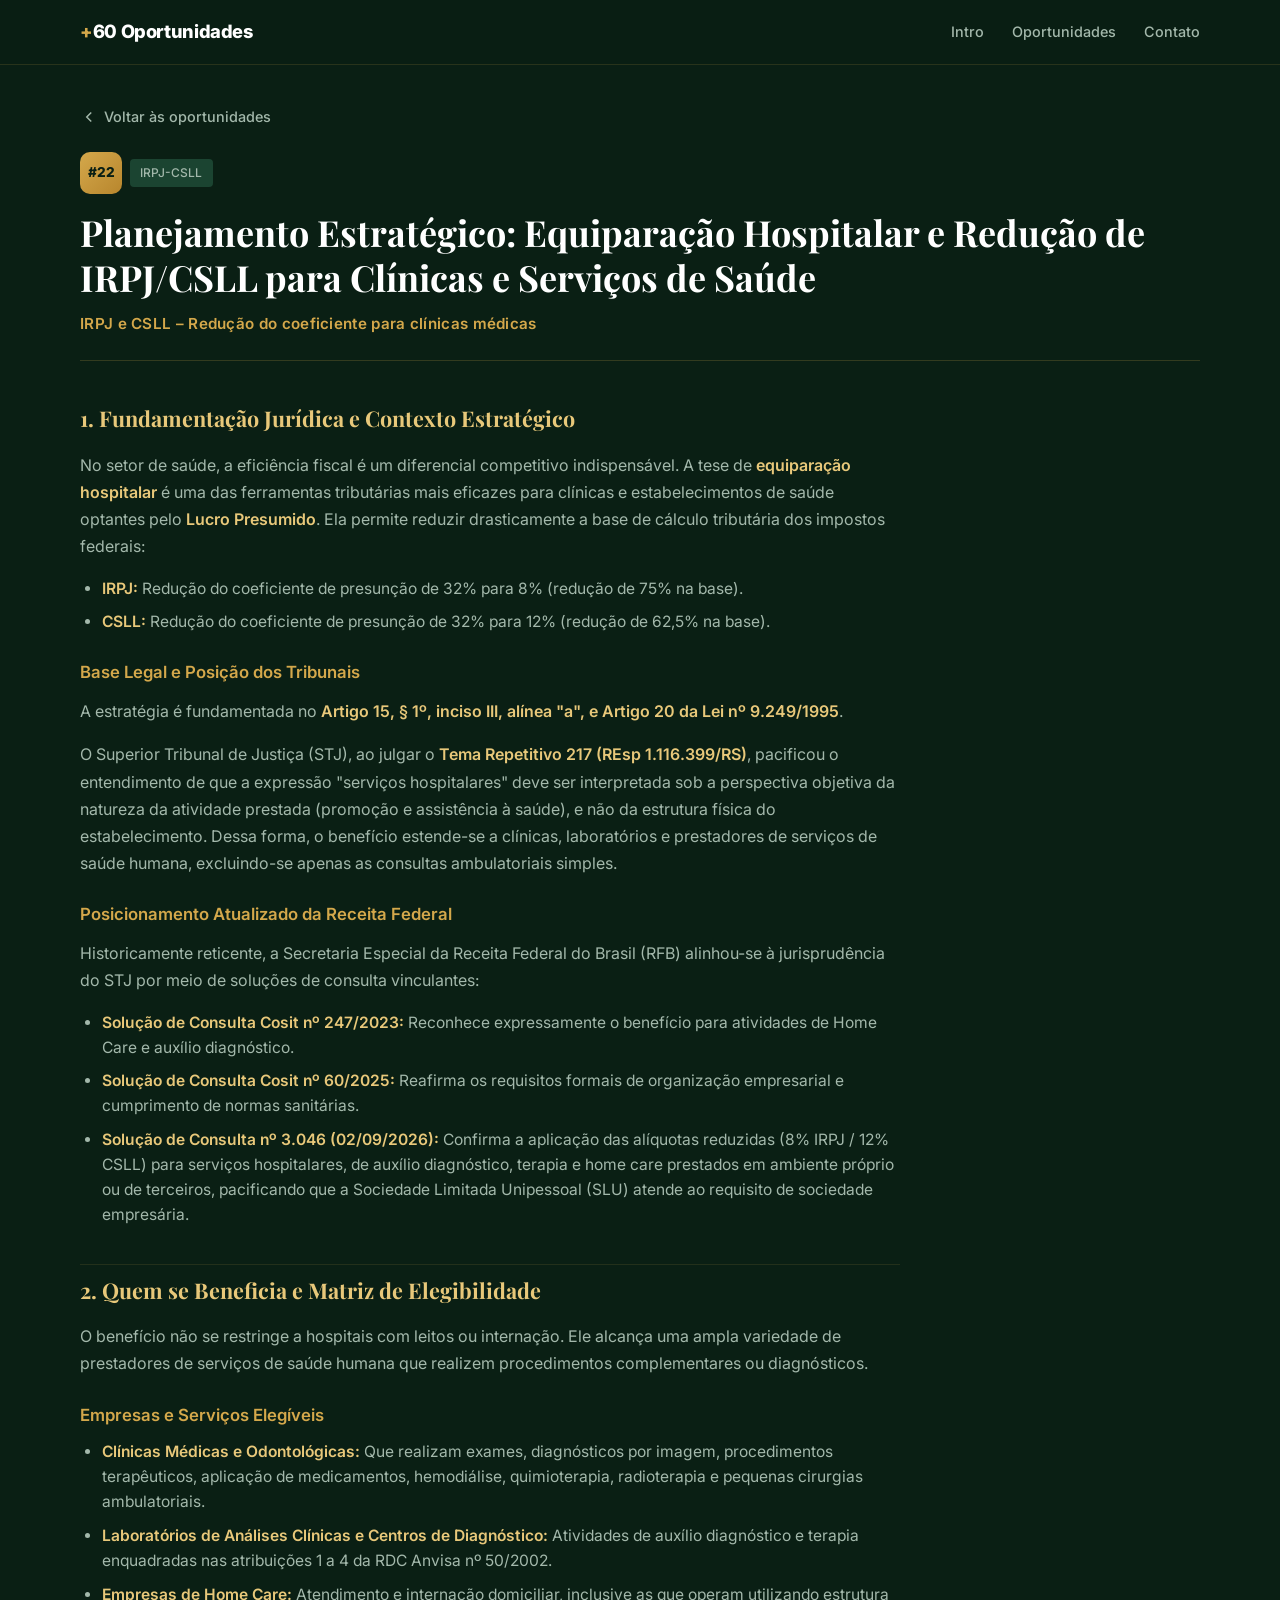
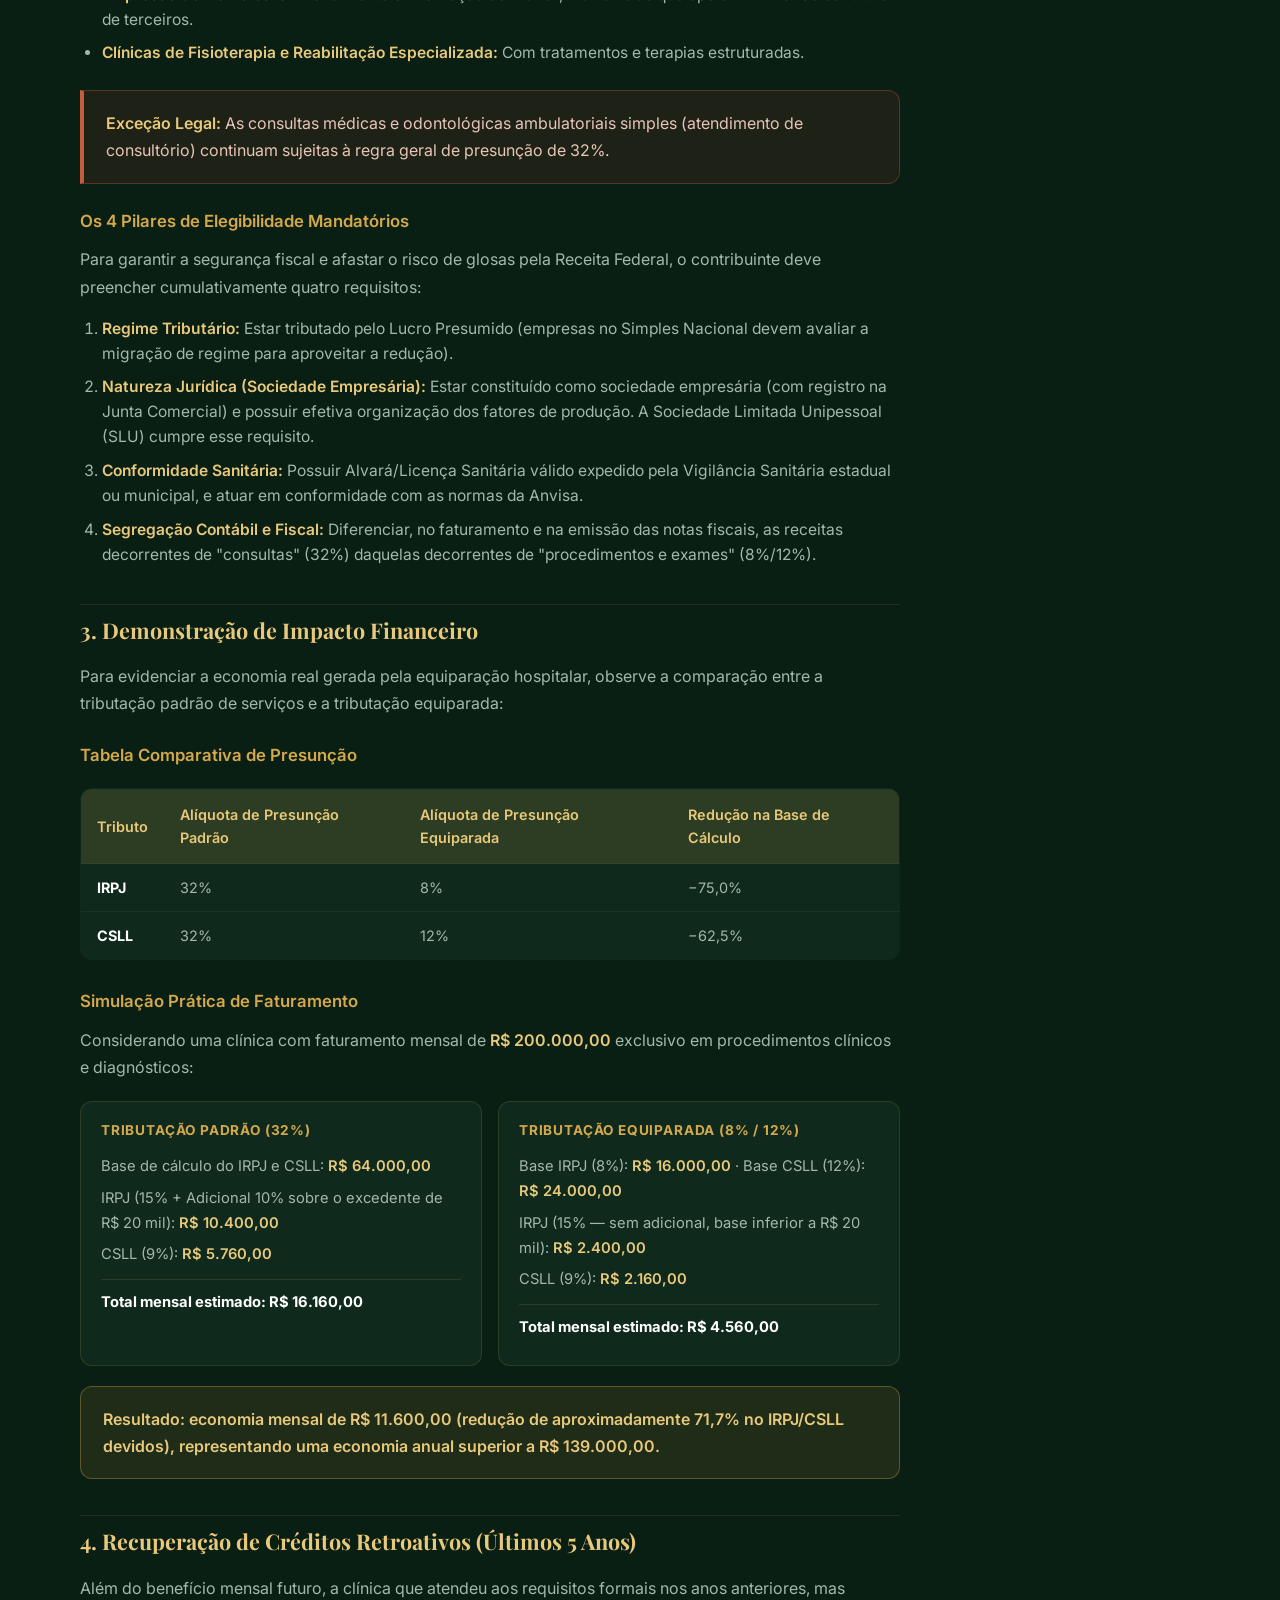
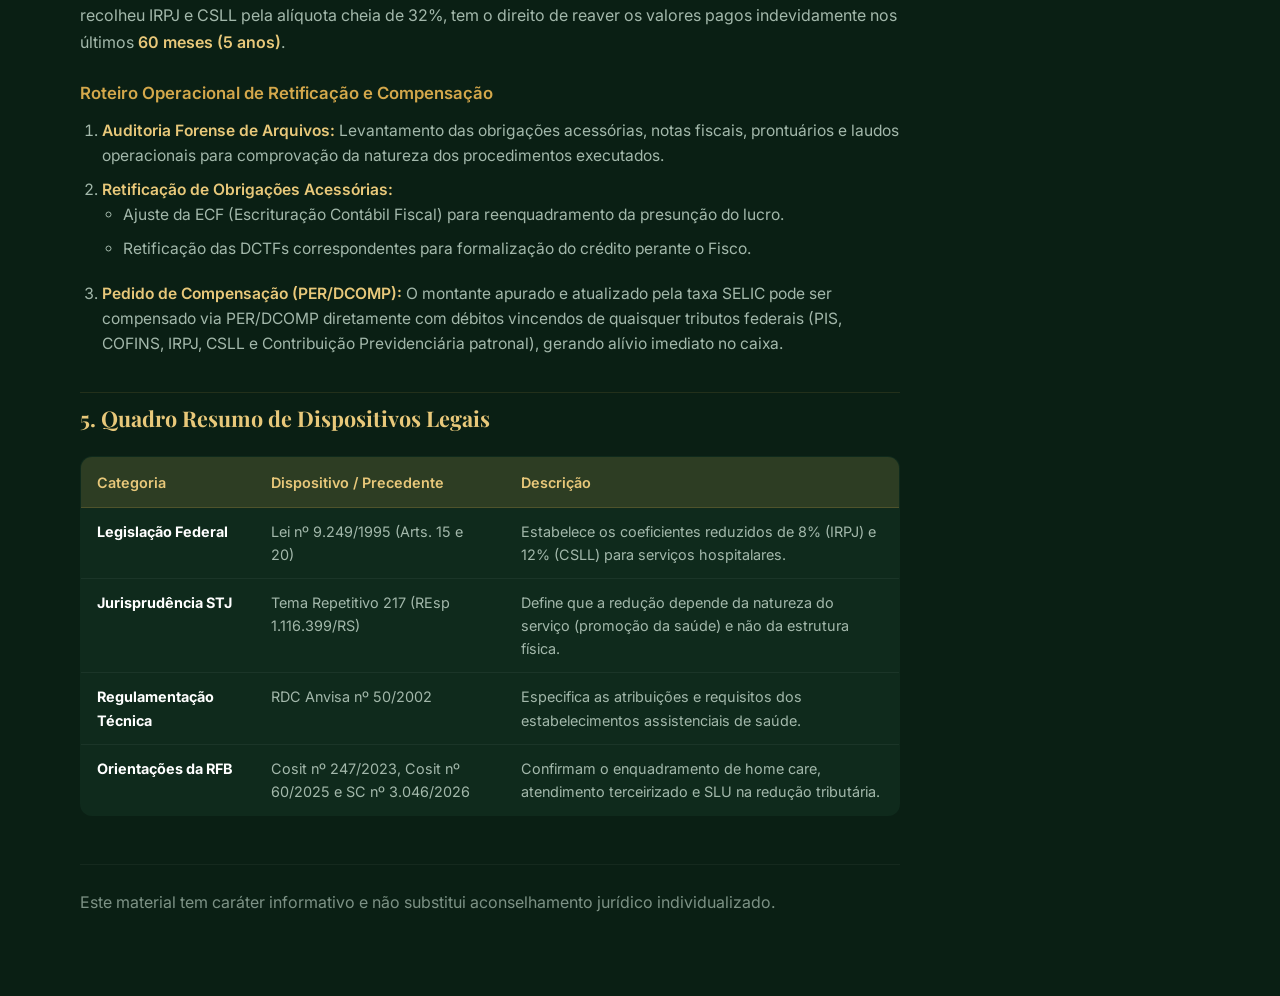
==== commit 9126e0ab: "Restaura página #22 completa: equiparação hospitalar atualizada" ====
--- a/oportunidade-22.html
+++ b/oportunidade-22.html
@@ -10,8 +10,213 @@
   <link rel="preconnect" href="https://fonts.gstatic.com" crossorigin />
   <link href="https://fonts.googleapis.com/css2?family=Inter:wght@400;500;600;700;800&family=Playfair+Display:wght@700;800&display=swap" rel="stylesheet" />
   <link rel="stylesheet" href="styles.css" />
+  <style>
+    .detail-page { padding: 2.5rem 0 4rem; min-height: 100vh; }
+    .detail-header { margin-bottom: 2.5rem; padding-bottom: 1.5rem; border-bottom: 1px solid rgba(212, 168, 75, 0.2); }
+    .detail-badge { display: inline-flex; align-items: center; gap: 0.5rem; margin-bottom: 1rem; }
+    .detail-num { width: 42px; height: 42px; background: linear-gradient(135deg, var(--gold), #b8862d); color: #0a1f14; font-weight: 800; font-size: 0.85rem; border-radius: 10px; display: flex; align-items: center; justify-content: center; }
+    .detail-tag { font-size: 0.75rem; padding: 0.25rem 0.65rem; border-radius: 4px; background: rgba(45, 106, 79, 0.5); color: var(--text-muted); font-weight: 500; }
+    .detail-title { font-family: "Playfair Display", Georgia, serif; font-size: clamp(1.6rem, 3.5vw, 2.25rem); font-weight: 700; color: var(--white); line-height: 1.25; margin-bottom: 0.75rem; }
+    .detail-subtitle { color: var(--gold); font-size: 0.95rem; font-weight: 600; letter-spacing: 0.02em; }
+    .back-link { display: inline-flex; align-items: center; gap: 0.4rem; color: var(--text-muted); text-decoration: none; font-size: 0.9rem; font-weight: 500; margin-bottom: 1.5rem; transition: color 0.2s ease; }
+    .back-link:hover { color: var(--gold); }
+    .article { max-width: 820px; }
+    .article h2 { font-family: "Playfair Display", Georgia, serif; font-size: 1.35rem; color: var(--gold-light); margin: 2.25rem 0 1rem; padding-top: 0.5rem; border-top: 1px solid rgba(212, 168, 75, 0.12); }
+    .article h2:first-of-type { border-top: none; margin-top: 0; padding-top: 0; }
+    .article h3 { font-size: 1.05rem; color: var(--gold); margin: 1.5rem 0 0.75rem; font-weight: 600; }
+    .article p { color: var(--text-muted); font-size: 1rem; line-height: 1.7; margin-bottom: 1rem; }
+    .article p strong, .article li strong { color: var(--gold-light); font-weight: 600; }
+    .article ul, .article ol { margin: 0 0 1.25rem 0; padding-left: 1.35rem; color: var(--text-muted); }
+    .article li { margin-bottom: 0.55rem; line-height: 1.6; font-size: 0.975rem; }
+    .article table { width: 100%; border-collapse: collapse; margin: 1.25rem 0 1.75rem; font-size: 0.9rem; background: var(--bg-card); border-radius: var(--radius); overflow: hidden; border: 1px solid rgba(212, 168, 75, 0.15); }
+    .article th { background: rgba(212, 168, 75, 0.15); color: var(--gold-light); font-weight: 600; text-align: left; padding: 0.85rem 1rem; border-bottom: 1px solid rgba(212, 168, 75, 0.2); }
+    .article td { padding: 0.75rem 1rem; color: var(--text-muted); border-bottom: 1px solid rgba(255, 255, 255, 0.05); vertical-align: top; }
+    .article tr:last-child td { border-bottom: none; }
+    .article td strong { color: var(--white); }
+    .highlight-box { background: var(--bg-card); border: 1px solid rgba(212, 168, 75, 0.22); border-left: 4px solid var(--gold); border-radius: 0 var(--radius) var(--radius) 0; padding: 1.15rem 1.35rem; margin: 1.5rem 0; }
+    .highlight-box p { margin-bottom: 0.5rem; }
+    .highlight-box p:last-child { margin-bottom: 0; }
+    .result-box { background: rgba(212, 168, 75, 0.1); border: 1px solid rgba(212, 168, 75, 0.35); border-radius: var(--radius); padding: 1.15rem 1.35rem; margin: 1.25rem 0 1.75rem; }
+    .result-box p { margin: 0; color: var(--gold-light); font-weight: 600; }
+    .alert-box { background: rgba(180, 60, 40, 0.12); border: 1px solid rgba(220, 100, 70, 0.3); border-left: 4px solid #c45c3e; border-radius: 0 var(--radius) var(--radius) 0; padding: 1.15rem 1.35rem; margin: 1.5rem 0; }
+    .alert-box p { margin: 0; color: #e8c4b8; }
+    .footer-detail { margin-top: 3rem; padding-top: 1.5rem; border-top: 1px solid rgba(255, 255, 255, 0.06); font-size: 0.8rem; color: var(--text-muted); opacity: 0.75; }
+    .sim-grid { display: grid; grid-template-columns: 1fr 1fr; gap: 1rem; margin: 1.25rem 0; }
+    .sim-card { background: var(--bg-card); border: 1px solid rgba(212, 168, 75, 0.15); border-radius: var(--radius); padding: 1.15rem 1.25rem; }
+    .sim-card h4 { color: var(--gold); font-size: 0.85rem; text-transform: uppercase; letter-spacing: 0.06em; margin-bottom: 0.75rem; }
+    .sim-card p { margin-bottom: 0.4rem; font-size: 0.92rem; }
+    .sim-card .total { margin-top: 0.75rem; padding-top: 0.65rem; border-top: 1px solid rgba(212, 168, 75, 0.15); color: var(--white); font-weight: 700; }
+    @media (max-width: 640px) {
+      .article table { font-size: 0.8rem; }
+      .article th, .article td { padding: 0.6rem 0.65rem; }
+      .sim-grid { grid-template-columns: 1fr; }
+    }
+  </style>
 </head>
 <body oncontextmenu="return false;" ondragstart="return false;">
-  <p>placeholder</p>
+  <header class="header">
+    <div class="container header-inner">
+      <a href="index.html" class="logo"><span class="logo-plus">+</span>60 Oportunidades</a>
+      <nav class="nav">
+        <a href="index.html#intro">Intro</a>
+        <a href="index.html#oportunidades">Oportunidades</a>
+        <a href="index.html#contato">Contato</a>
+      </nav>
+      <button class="menu-toggle" aria-label="Menu" id="menuToggle"><span></span><span></span><span></span></button>
+    </div>
+  </header>
+  <main class="detail-page">
+    <div class="container">
+      <a href="index.html#oportunidades" class="back-link">
+        <svg width="18" height="18" viewBox="0 0 24 24" fill="none" stroke="currentColor" stroke-width="2"><path d="m15 18-6-6 6-6"/></svg>
+        Voltar às oportunidades
+      </a>
+      <header class="detail-header">
+        <div class="detail-badge">
+          <span class="detail-num">#22</span>
+          <span class="detail-tag">IRPJ-CSLL</span>
+        </div>
+        <h1 class="detail-title">Planejamento Estratégico: Equiparação Hospitalar e Redução de IRPJ/CSLL para Clínicas e Serviços de Saúde</h1>
+        <p class="detail-subtitle">IRPJ e CSLL – Redução do coeficiente para clínicas médicas</p>
+      </header>
+      <article class="article">
+        <h2>1. Fundamentação Jurídica e Contexto Estratégico</h2>
+        <p>No setor de saúde, a eficiência fiscal é um diferencial competitivo indispensável. A tese de <strong>equiparação hospitalar</strong> é uma das ferramentas tributárias mais eficazes para clínicas e estabelecimentos de saúde optantes pelo <strong>Lucro Presumido</strong>. Ela permite reduzir drasticamente a base de cálculo tributária dos impostos federais:</p>
+        <ul>
+          <li><strong>IRPJ:</strong> Redução do coeficiente de presunção de 32% para 8% (redução de 75% na base).</li>
+          <li><strong>CSLL:</strong> Redução do coeficiente de presunção de 32% para 12% (redução de 62,5% na base).</li>
+        </ul>
+        <h3>Base Legal e Posição dos Tribunais</h3>
+        <p>A estratégia é fundamentada no <strong>Artigo 15, § 1º, inciso III, alínea "a", e Artigo 20 da Lei nº 9.249/1995</strong>.</p>
+        <p>O Superior Tribunal de Justiça (STJ), ao julgar o <strong>Tema Repetitivo 217 (REsp 1.116.399/RS)</strong>, pacificou o entendimento de que a expressão "serviços hospitalares" deve ser interpretada sob a perspectiva objetiva da natureza da atividade prestada (promoção e assistência à saúde), e não da estrutura física do estabelecimento. Dessa forma, o benefício estende-se a clínicas, laboratórios e prestadores de serviços de saúde humana, excluindo-se apenas as consultas ambulatoriais simples.</p>
+        <h3>Posicionamento Atualizado da Receita Federal</h3>
+        <p>Historicamente reticente, a Secretaria Especial da Receita Federal do Brasil (RFB) alinhou-se à jurisprudência do STJ por meio de soluções de consulta vinculantes:</p>
+        <ul>
+          <li><strong>Solução de Consulta Cosit nº 247/2023:</strong> Reconhece expressamente o benefício para atividades de Home Care e auxílio diagnóstico.</li>
+          <li><strong>Solução de Consulta Cosit nº 60/2025:</strong> Reafirma os requisitos formais de organização empresarial e cumprimento de normas sanitárias.</li>
+          <li><strong>Solução de Consulta nº 3.046 (02/09/2026):</strong> Confirma a aplicação das alíquotas reduzidas (8% IRPJ / 12% CSLL) para serviços hospitalares, de auxílio diagnóstico, terapia e home care prestados em ambiente próprio ou de terceiros, pacificando que a Sociedade Limitada Unipessoal (SLU) atende ao requisito de sociedade empresária.</li>
+        </ul>
+        <h2>2. Quem se Beneficia e Matriz de Elegibilidade</h2>
+        <p>O benefício não se restringe a hospitais com leitos ou internação. Ele alcança uma ampla variedade de prestadores de serviços de saúde humana que realizem procedimentos complementares ou diagnósticos.</p>
+        <h3>Empresas e Serviços Elegíveis</h3>
+        <ul>
+          <li><strong>Clínicas Médicas e Odontológicas:</strong> Que realizam exames, diagnósticos por imagem, procedimentos terapêuticos, aplicação de medicamentos, hemodiálise, quimioterapia, radioterapia e pequenas cirurgias ambulatoriais.</li>
+          <li><strong>Laboratórios de Análises Clínicas e Centros de Diagnóstico:</strong> Atividades de auxílio diagnóstico e terapia enquadradas nas atribuições 1 a 4 da RDC Anvisa nº 50/2002.</li>
+          <li><strong>Empresas de Home Care:</strong> Atendimento e internação domiciliar, inclusive as que operam utilizando estrutura de terceiros.</li>
+          <li><strong>Clínicas de Fisioterapia e Reabilitação Especializada:</strong> Com tratamentos e terapias estruturadas.</li>
+        </ul>
+        <div class="alert-box">
+          <p><strong>Exceção Legal:</strong> As consultas médicas e odontológicas ambulatoriais simples (atendimento de consultório) continuam sujeitas à regra geral de presunção de 32%.</p>
+        </div>
+        <h3>Os 4 Pilares de Elegibilidade Mandatórios</h3>
+        <p>Para garantir a segurança fiscal e afastar o risco de glosas pela Receita Federal, o contribuinte deve preencher cumulativamente quatro requisitos:</p>
+        <ol>
+          <li><strong>Regime Tributário:</strong> Estar tributado pelo Lucro Presumido (empresas no Simples Nacional devem avaliar a migração de regime para aproveitar a redução).</li>
+          <li><strong>Natureza Jurídica (Sociedade Empresária):</strong> Estar constituído como sociedade empresária (com registro na Junta Comercial) e possuir efetiva organização dos fatores de produção. A Sociedade Limitada Unipessoal (SLU) cumpre esse requisito.</li>
+          <li><strong>Conformidade Sanitária:</strong> Possuir Alvará/Licença Sanitária válido expedido pela Vigilância Sanitária estadual ou municipal, e atuar em conformidade com as normas da Anvisa.</li>
+          <li><strong>Segregação Contábil e Fiscal:</strong> Diferenciar, no faturamento e na emissão das notas fiscais, as receitas decorrentes de "consultas" (32%) daquelas decorrentes de "procedimentos e exames" (8%/12%).</li>
+        </ol>
+        <h2>3. Demonstração de Impacto Financeiro</h2>
+        <p>Para evidenciar a economia real gerada pela equiparação hospitalar, observe a comparação entre a tributação padrão de serviços e a tributação equiparada:</p>
+        <h3>Tabela Comparativa de Presunção</h3>
+        <table>
+          <thead>
+            <tr>
+              <th>Tributo</th>
+              <th>Alíquota de Presunção Padrão</th>
+              <th>Alíquota de Presunção Equiparada</th>
+              <th>Redução na Base de Cálculo</th>
+            </tr>
+          </thead>
+          <tbody>
+            <tr><td><strong>IRPJ</strong></td><td>32%</td><td>8%</td><td>−75,0%</td></tr>
+            <tr><td><strong>CSLL</strong></td><td>32%</td><td>12%</td><td>−62,5%</td></tr>
+          </tbody>
+        </table>
+        <h3>Simulação Prática de Faturamento</h3>
+        <p>Considerando uma clínica com faturamento mensal de <strong>R$ 200.000,00</strong> exclusivo em procedimentos clínicos e diagnósticos:</p>
+        <div class="sim-grid">
+          <div class="sim-card">
+            <h4>Tributação Padrão (32%)</h4>
+            <p>Base de cálculo do IRPJ e CSLL: <strong>R$ 64.000,00</strong></p>
+            <p>IRPJ (15% + Adicional 10% sobre o excedente de R$ 20 mil): <strong>R$ 10.400,00</strong></p>
+            <p>CSLL (9%): <strong>R$ 5.760,00</strong></p>
+            <p class="total">Total mensal estimado: R$ 16.160,00</p>
+          </div>
+          <div class="sim-card">
+            <h4>Tributação Equiparada (8% / 12%)</h4>
+            <p>Base IRPJ (8%): <strong>R$ 16.000,00</strong> · Base CSLL (12%): <strong>R$ 24.000,00</strong></p>
+            <p>IRPJ (15% — sem adicional, base inferior a R$ 20 mil): <strong>R$ 2.400,00</strong></p>
+            <p>CSLL (9%): <strong>R$ 2.160,00</strong></p>
+            <p class="total">Total mensal estimado: R$ 4.560,00</p>
+          </div>
+        </div>
+        <div class="result-box">
+          <p>Resultado: economia mensal de R$ 11.600,00 (redução de aproximadamente 71,7% no IRPJ/CSLL devidos), representando uma economia anual superior a R$ 139.000,00.</p>
+        </div>
+        <h2>4. Recuperação de Créditos Retroativos (Últimos 5 Anos)</h2>
+        <p>Além do benefício mensal futuro, a clínica que atendeu aos requisitos formais nos anos anteriores, mas recolheu IRPJ e CSLL pela alíquota cheia de 32%, tem o direito de reaver os valores pagos indevidamente nos últimos <strong>60 meses (5 anos)</strong>.</p>
+        <h3>Roteiro Operacional de Retificação e Compensação</h3>
+        <ol>
+          <li><strong>Auditoria Forense de Arquivos:</strong> Levantamento das obrigações acessórias, notas fiscais, prontuários e laudos operacionais para comprovação da natureza dos procedimentos executados.</li>
+          <li><strong>Retificação de Obrigações Acessórias:</strong>
+            <ul>
+              <li>Ajuste da ECF (Escrituração Contábil Fiscal) para reenquadramento da presunção do lucro.</li>
+              <li>Retificação das DCTFs correspondentes para formalização do crédito perante o Fisco.</li>
+            </ul>
+          </li>
+          <li><strong>Pedido de Compensação (PER/DCOMP):</strong> O montante apurado e atualizado pela taxa SELIC pode ser compensado via PER/DCOMP diretamente com débitos vincendos de quaisquer tributos federais (PIS, COFINS, IRPJ, CSLL e Contribuição Previdenciária patronal), gerando alívio imediato no caixa.</li>
+        </ol>
+        <h2>5. Quadro Resumo de Dispositivos Legais</h2>
+        <table>
+          <thead>
+            <tr>
+              <th>Categoria</th>
+              <th>Dispositivo / Precedente</th>
+              <th>Descrição</th>
+            </tr>
+          </thead>
+          <tbody>
+            <tr>
+              <td><strong>Legislação Federal</strong></td>
+              <td>Lei nº 9.249/1995 (Arts. 15 e 20)</td>
+              <td>Estabelece os coeficientes reduzidos de 8% (IRPJ) e 12% (CSLL) para serviços hospitalares.</td>
+            </tr>
+            <tr>
+              <td><strong>Jurisprudência STJ</strong></td>
+              <td>Tema Repetitivo 217 (REsp 1.116.399/RS)</td>
+              <td>Define que a redução depende da natureza do serviço (promoção da saúde) e não da estrutura física.</td>
+            </tr>
+            <tr>
+              <td><strong>Regulamentação Técnica</strong></td>
+              <td>RDC Anvisa nº 50/2002</td>
+              <td>Especifica as atribuições e requisitos dos estabelecimentos assistenciais de saúde.</td>
+            </tr>
+            <tr>
+              <td><strong>Orientações da RFB</strong></td>
+              <td>Cosit nº 247/2023, Cosit nº 60/2025 e SC nº 3.046/2026</td>
+              <td>Confirmam o enquadramento de home care, atendimento terceirizado e SLU na redução tributária.</td>
+            </tr>
+          </tbody>
+        </table>
+        <p class="footer-detail">Este material tem caráter informativo e não substitui aconselhamento jurídico individualizado.</p>
+      </article>
+    </div>
+  </main>
+  <script>
+    (function () {
+      document.addEventListener("contextmenu", function (e) { e.preventDefault(); }, false);
+      document.addEventListener("keydown", function (e) {
+        if (e.key === "F12") { e.preventDefault(); return false; }
+        if (e.ctrlKey && e.shiftKey && (e.key === "I" || e.key === "J" || e.key === "C")) { e.preventDefault(); return false; }
+        if (e.ctrlKey && (e.key === "u" || e.key === "U" || e.key === "s" || e.key === "S")) { e.preventDefault(); return false; }
+      }, false);
+      var menuToggle = document.getElementById("menuToggle");
+      var nav = document.querySelector(".nav");
+      if (menuToggle && nav) {
+        menuToggle.addEventListener("click", function () { nav.classList.toggle("open"); });
+      }
+    })();
+  </script>
 </body>
 </html>
